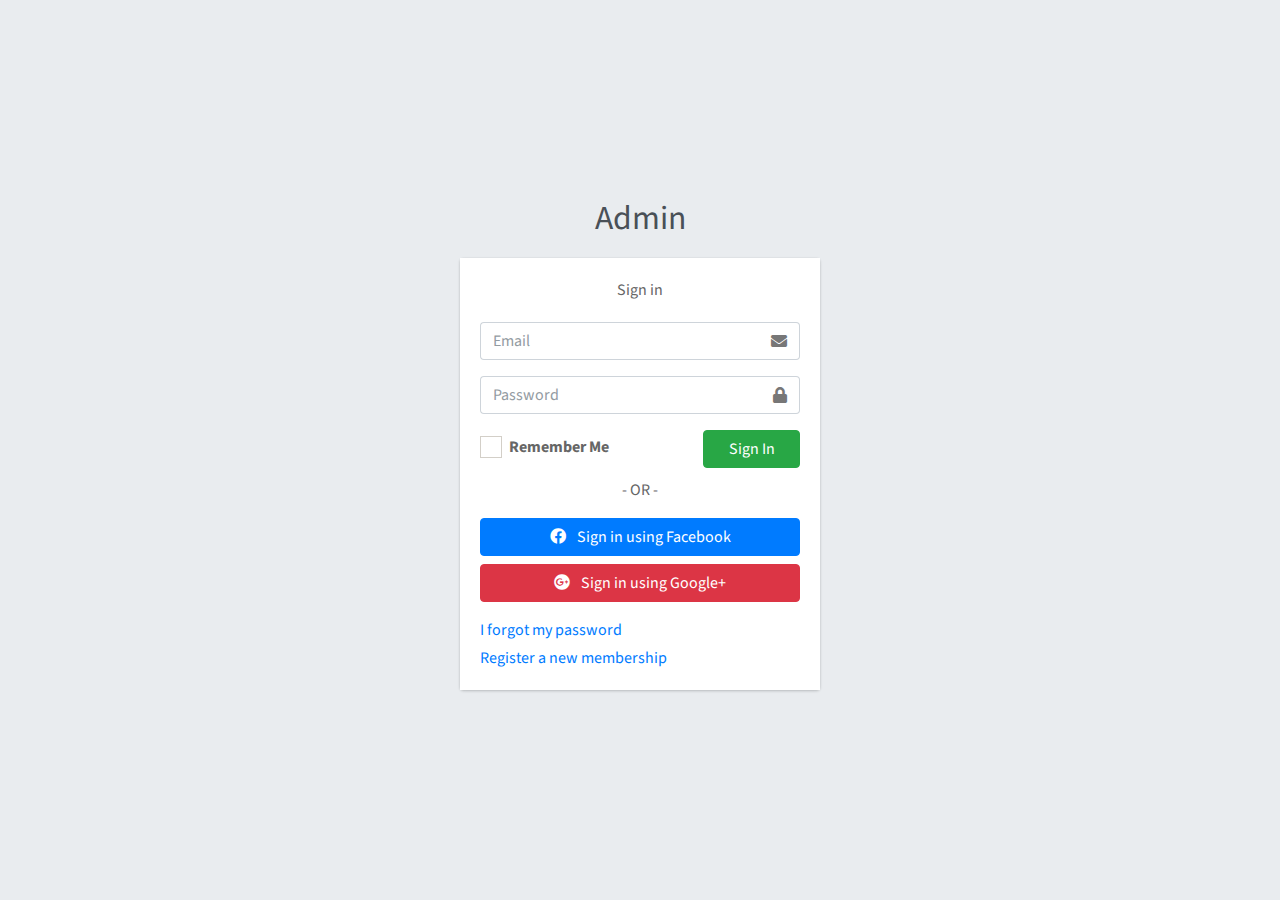
==== public/index.html @ d4c9299f "enter" ====
<!DOCTYPE html>
<html lang="en">

<head>
  <meta charset="utf-8">
  <meta name="viewport" content="width=device-width, initial-scale=1">
  <title>Suttida Log in</title>

  <!-- Google Font: Source Sans Pro -->
  <link rel="stylesheet"
    href="https://fonts.googleapis.com/css?family=Source+Sans+Pro:300,400,400i,700&display=fallback">
  <!-- Font Awesome -->
  <link rel="stylesheet" href="plugins/fontawesome-free/css/all.min.css">
  <!-- icheck bootstrap -->
  <link rel="stylesheet" href="plugins/icheck-bootstrap/icheck-bootstrap.min.css">
  <!-- Theme style -->
  <link rel="stylesheet" href="css/adminlte.min.css">
</head>

<body class="hold-transition login-page">
  <div class="login-box ">
    <div class="login-logo">
      <a href="#"><b>Admin</b></a>
    </div>
    <!-- /.login-logo -->
    <div class="card">
      <div class="card-body login-card-body">
        <p class="login-box-msg">Sign in</p>        

        <form action="../../index3.html" method="post">
          <div class="input-group mb-3">
            <input type="email" class="form-control" placeholder="Email">
            <div class="input-group-append">
              <div class="input-group-text">
                <span class="fas fa-envelope"></span>
              </div>
            </div>
          </div>
          <div class="input-group mb-3">
            <input type="password" class="form-control" placeholder="Password">
            <div class="input-group-append">
              <div class="input-group-text">
                <span class="fas fa-lock"></span>
              </div>
            </div>
          </div>
          <div class="row">
            <div class="col-8">
              <div class="icheck-primary">
                <input type="checkbox" id="remember">
                <label for="remember">
                  Remember Me
                </label>
              </div>
            </div>
            <!-- /.col -->
            <div class="col-4">                 
              <a href="dashboard.html" class="btn btn-block btn-success"> Sign In</a>
            </div>
            <!-- /.col -->
          </div>
        </form>

        <div class="social-auth-links text-center mb-3">
          <p>- OR -</p>
          <a href="#" class="btn btn-block btn-primary">
            <i class="fab fa-facebook mr-2"></i> Sign in using Facebook
          </a>
          <a href="#" class="btn btn-block btn-danger">
            <i class="fab fa-google-plus mr-2"></i> Sign in using Google+
          </a>
        </div>
        <!-- /.social-auth-links -->

        <p class="mb-1">
          <a href="forgot-password.html">I forgot my password</a>
        </p>
        <p class="mb-0">
          <a href="register.html" class="text-center">Register a new membership</a>
        </p>
      </div>
      <!-- /.login-card-body -->
    </div>
  </div>
  <!-- /.login-box -->

  <!-- jQuery -->
  <script src="plugins/jquery/jquery.min.js"></script>
  <!-- Bootstrap 4 -->
  <script src="plugins/bootstrap/js/bootstrap.bundle.min.js"></script>
  <!-- AdminLTE App -->
  <script src="js/adminlte.min.js"></script>
</body>

</html>
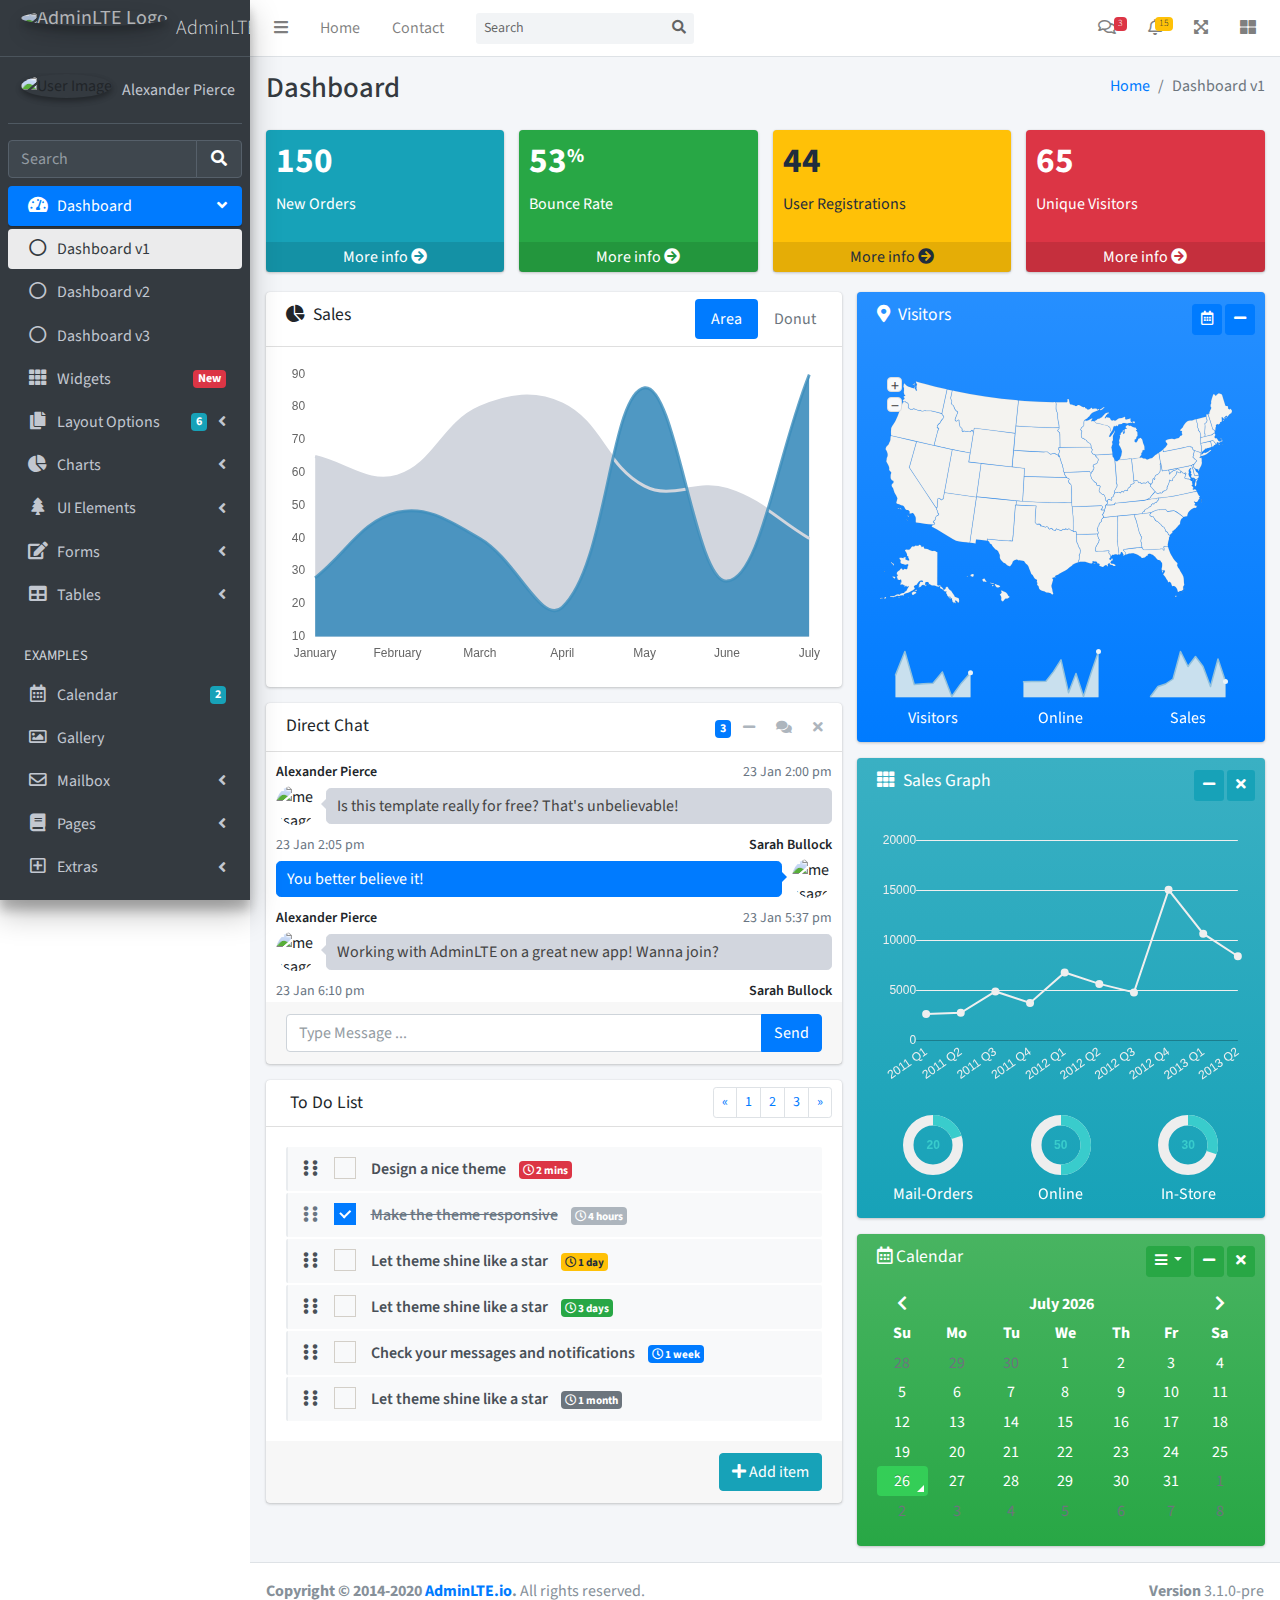
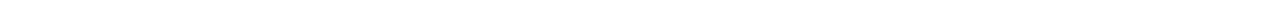
==== commit 50f18109: "enter" ====
--- a/public/index.html
+++ b/public/index.html
@@ -4,92 +4,1393 @@
 <head>
   <meta charset="utf-8">
   <meta name="viewport" content="width=device-width, initial-scale=1">
-  <title>Suttida Log in</title>
+  <title>AdminLTE 3 | Dashboard</title>
 
   <!-- Google Font: Source Sans Pro -->
   <link rel="stylesheet"
     href="https://fonts.googleapis.com/css?family=Source+Sans+Pro:300,400,400i,700&display=fallback">
   <!-- Font Awesome -->
   <link rel="stylesheet" href="plugins/fontawesome-free/css/all.min.css">
-  <!-- icheck bootstrap -->
+  <!-- Ionicons -->
+  <link rel="stylesheet" href="https://code.ionicframework.com/ionicons/2.0.1/css/ionicons.min.css">
+  <!-- Tempusdominus Bootstrap 4 -->
+  <link rel="stylesheet" href="plugins/tempusdominus-bootstrap-4/css/tempusdominus-bootstrap-4.min.css">
+  <!-- iCheck -->
   <link rel="stylesheet" href="plugins/icheck-bootstrap/icheck-bootstrap.min.css">
+  <!-- JQVMap -->
+  <link rel="stylesheet" href="plugins/jqvmap/jqvmap.min.css">
   <!-- Theme style -->
   <link rel="stylesheet" href="css/adminlte.min.css">
+  <!-- overlayScrollbars -->
+  <link rel="stylesheet" href="plugins/overlayScrollbars/css/OverlayScrollbars.min.css">
+  <!-- Daterange picker -->
+  <link rel="stylesheet" href="plugins/daterangepicker/daterangepicker.css">
+  <!-- summernote -->
+  <link rel="stylesheet" href="plugins/summernote/summernote-bs4.min.css">
 </head>
 
-<body class="hold-transition login-page">
-  <div class="login-box ">
-    <div class="login-logo">
-      <a href="#"><b>Admin</b></a>
-    </div>
-    <!-- /.login-logo -->
-    <div class="card">
-      <div class="card-body login-card-body">
-        <p class="login-box-msg">Sign in</p>        
-
-        <form action="../../index3.html" method="post">
-          <div class="input-group mb-3">
-            <input type="email" class="form-control" placeholder="Email">
+<body class="hold-transition sidebar-mini layout-fixed">
+  <div class="wrapper">
+
+    <!-- Navbar -->
+    <nav class="main-header navbar navbar-expand navbar-white navbar-light">
+      <!-- Left navbar links -->
+      <ul class="navbar-nav">
+        <li class="nav-item">
+          <a class="nav-link" data-widget="pushmenu" href="#" role="button"><i class="fas fa-bars"></i></a>
+        </li>
+        <li class="nav-item d-none d-sm-inline-block">
+          <a href="index3.html" class="nav-link">Home</a>
+        </li>
+        <li class="nav-item d-none d-sm-inline-block">
+          <a href="#" class="nav-link">Contact</a>
+        </li>
+      </ul>
+
+      <!-- SEARCH FORM -->
+      <form class="form-inline ml-3">
+        <div class="input-group input-group-sm">
+          <input class="form-control form-control-navbar" type="search" placeholder="Search" aria-label="Search">
+          <div class="input-group-append">
+            <button class="btn btn-navbar" type="submit">
+              <i class="fas fa-search"></i>
+            </button>
+          </div>
+        </div>
+      </form>
+
+      <!-- Right navbar links -->
+      <ul class="navbar-nav ml-auto">
+        <!-- Messages Dropdown Menu -->
+        <li class="nav-item dropdown">
+          <a class="nav-link" data-toggle="dropdown" href="#">
+            <i class="far fa-comments"></i>
+            <span class="badge badge-danger navbar-badge">3</span>
+          </a>
+          <div class="dropdown-menu dropdown-menu-lg dropdown-menu-right">
+            <a href="#" class="dropdown-item">
+              <!-- Message Start -->
+              <div class="media">
+                <img src="dist/img/user1-128x128.jpg" alt="User Avatar" class="img-size-50 mr-3 img-circle">
+                <div class="media-body">
+                  <h3 class="dropdown-item-title">
+                    Brad Diesel
+                    <span class="float-right text-sm text-danger"><i class="fas fa-star"></i></span>
+                  </h3>
+                  <p class="text-sm">Call me whenever you can...</p>
+                  <p class="text-sm text-muted"><i class="far fa-clock mr-1"></i> 4 Hours Ago</p>
+                </div>
+              </div>
+              <!-- Message End -->
+            </a>
+            <div class="dropdown-divider"></div>
+            <a href="#" class="dropdown-item">
+              <!-- Message Start -->
+              <div class="media">
+                <img src="dist/img/user8-128x128.jpg" alt="User Avatar" class="img-size-50 img-circle mr-3">
+                <div class="media-body">
+                  <h3 class="dropdown-item-title">
+                    John Pierce
+                    <span class="float-right text-sm text-muted"><i class="fas fa-star"></i></span>
+                  </h3>
+                  <p class="text-sm">I got your message bro</p>
+                  <p class="text-sm text-muted"><i class="far fa-clock mr-1"></i> 4 Hours Ago</p>
+                </div>
+              </div>
+              <!-- Message End -->
+            </a>
+            <div class="dropdown-divider"></div>
+            <a href="#" class="dropdown-item">
+              <!-- Message Start -->
+              <div class="media">
+                <img src="dist/img/user3-128x128.jpg" alt="User Avatar" class="img-size-50 img-circle mr-3">
+                <div class="media-body">
+                  <h3 class="dropdown-item-title">
+                    Nora Silvester
+                    <span class="float-right text-sm text-warning"><i class="fas fa-star"></i></span>
+                  </h3>
+                  <p class="text-sm">The subject goes here</p>
+                  <p class="text-sm text-muted"><i class="far fa-clock mr-1"></i> 4 Hours Ago</p>
+                </div>
+              </div>
+              <!-- Message End -->
+            </a>
+            <div class="dropdown-divider"></div>
+            <a href="#" class="dropdown-item dropdown-footer">See All Messages</a>
+          </div>
+        </li>
+        <!-- Notifications Dropdown Menu -->
+        <li class="nav-item dropdown">
+          <a class="nav-link" data-toggle="dropdown" href="#">
+            <i class="far fa-bell"></i>
+            <span class="badge badge-warning navbar-badge">15</span>
+          </a>
+          <div class="dropdown-menu dropdown-menu-lg dropdown-menu-right">
+            <span class="dropdown-item dropdown-header">15 Notifications</span>
+            <div class="dropdown-divider"></div>
+            <a href="#" class="dropdown-item">
+              <i class="fas fa-envelope mr-2"></i> 4 new messages
+              <span class="float-right text-muted text-sm">3 mins</span>
+            </a>
+            <div class="dropdown-divider"></div>
+            <a href="#" class="dropdown-item">
+              <i class="fas fa-users mr-2"></i> 8 friend requests
+              <span class="float-right text-muted text-sm">12 hours</span>
+            </a>
+            <div class="dropdown-divider"></div>
+            <a href="#" class="dropdown-item">
+              <i class="fas fa-file mr-2"></i> 3 new reports
+              <span class="float-right text-muted text-sm">2 days</span>
+            </a>
+            <div class="dropdown-divider"></div>
+            <a href="#" class="dropdown-item dropdown-footer">See All Notifications</a>
+          </div>
+        </li>
+        <li class="nav-item">
+          <a class="nav-link" data-widget="fullscreen" href="#" role="button">
+            <i class="fas fa-expand-arrows-alt"></i>
+          </a>
+        </li>
+        <li class="nav-item">
+          <a class="nav-link" data-widget="control-sidebar" data-slide="true" href="#" role="button">
+            <i class="fas fa-th-large"></i>
+          </a>
+        </li>
+      </ul>
+    </nav>
+    <!-- /.navbar -->
+
+    <!-- Main Sidebar Container -->
+    <aside class="main-sidebar sidebar-dark-primary elevation-4">
+      <!-- Brand Logo -->
+      <a href="index.html" class="brand-link">
+        <img src="dist/img/AdminLTELogo.png" alt="AdminLTE Logo" class="brand-image img-circle elevation-3"
+          style="opacity: .8">
+        <span class="brand-text font-weight-light">AdminLTE 3</span>
+      </a>
+
+      <!-- Sidebar -->
+      <div class="sidebar">
+        <!-- Sidebar user panel (optional) -->
+        <div class="user-panel mt-3 pb-3 mb-3 d-flex">
+          <div class="image">
+            <img src="dist/img/user2-160x160.jpg" class="img-circle elevation-2" alt="User Image">
+          </div>
+          <div class="info">
+            <a href="#" class="d-block">Alexander Pierce</a>
+          </div>
+        </div>
+
+        <!-- SidebarSearch Form -->
+        <div class="form-inline">
+          <div class="input-group" data-widget="sidebar-search">
+            <input class="form-control form-control-sidebar" type="search" placeholder="Search" aria-label="Search">
             <div class="input-group-append">
-              <div class="input-group-text">
-                <span class="fas fa-envelope"></span>
+              <button class="btn btn-sidebar">
+                <i class="fas fa-search fa-fw"></i>
+              </button>
+            </div>
+          </div>
+        </div>
+
+        <!-- Sidebar Menu -->
+        <nav class="mt-2">
+          <ul class="nav nav-pills nav-sidebar flex-column" data-widget="treeview" role="menu" data-accordion="false">
+            <!-- Add icons to the links using the .nav-icon class
+               with font-awesome or any other icon font library -->
+            <li class="nav-item menu-open">
+              <a href="#" class="nav-link active">
+                <i class="nav-icon fas fa-tachometer-alt"></i>
+                <p>
+                  Dashboard
+                  <i class="right fas fa-angle-left"></i>
+                </p>
+              </a>
+              <ul class="nav nav-treeview">
+                <li class="nav-item">
+                  <a href="./index.html" class="nav-link active">
+                    <i class="far fa-circle nav-icon"></i>
+                    <p>Dashboard v1</p>
+                  </a>
+                </li>
+                <li class="nav-item">
+                  <a href="./index2.html" class="nav-link">
+                    <i class="far fa-circle nav-icon"></i>
+                    <p>Dashboard v2</p>
+                  </a>
+                </li>
+                <li class="nav-item">
+                  <a href="./index3.html" class="nav-link">
+                    <i class="far fa-circle nav-icon"></i>
+                    <p>Dashboard v3</p>
+                  </a>
+                </li>
+              </ul>
+            </li>
+            <li class="nav-item">
+              <a href="pages/widgets.html" class="nav-link">
+                <i class="nav-icon fas fa-th"></i>
+                <p>
+                  Widgets
+                  <span class="right badge badge-danger">New</span>
+                </p>
+              </a>
+            </li>
+            <li class="nav-item">
+              <a href="#" class="nav-link">
+                <i class="nav-icon fas fa-copy"></i>
+                <p>
+                  Layout Options
+                  <i class="fas fa-angle-left right"></i>
+                  <span class="badge badge-info right">6</span>
+                </p>
+              </a>
+              <ul class="nav nav-treeview">
+                <li class="nav-item">
+                  <a href="pages/layout/top-nav.html" class="nav-link">
+                    <i class="far fa-circle nav-icon"></i>
+                    <p>Top Navigation</p>
+                  </a>
+                </li>
+                <li class="nav-item">
+                  <a href="pages/layout/top-nav-sidebar.html" class="nav-link">
+                    <i class="far fa-circle nav-icon"></i>
+                    <p>Top Navigation + Sidebar</p>
+                  </a>
+                </li>
+                <li class="nav-item">
+                  <a href="pages/layout/boxed.html" class="nav-link">
+                    <i class="far fa-circle nav-icon"></i>
+                    <p>Boxed</p>
+                  </a>
+                </li>
+                <li class="nav-item">
+                  <a href="pages/layout/fixed-sidebar.html" class="nav-link">
+                    <i class="far fa-circle nav-icon"></i>
+                    <p>Fixed Sidebar</p>
+                  </a>
+                </li>
+                <li class="nav-item">
+                  <a href="pages/layout/fixed-sidebar-custom.html" class="nav-link">
+                    <i class="far fa-circle nav-icon"></i>
+                    <p>Fixed Sidebar <small>+ Custom Area</small></p>
+                  </a>
+                </li>
+                <li class="nav-item">
+                  <a href="pages/layout/fixed-topnav.html" class="nav-link">
+                    <i class="far fa-circle nav-icon"></i>
+                    <p>Fixed Navbar</p>
+                  </a>
+                </li>
+                <li class="nav-item">
+                  <a href="pages/layout/fixed-footer.html" class="nav-link">
+                    <i class="far fa-circle nav-icon"></i>
+                    <p>Fixed Footer</p>
+                  </a>
+                </li>
+                <li class="nav-item">
+                  <a href="pages/layout/collapsed-sidebar.html" class="nav-link">
+                    <i class="far fa-circle nav-icon"></i>
+                    <p>Collapsed Sidebar</p>
+                  </a>
+                </li>
+              </ul>
+            </li>
+            <li class="nav-item">
+              <a href="#" class="nav-link">
+                <i class="nav-icon fas fa-chart-pie"></i>
+                <p>
+                  Charts
+                  <i class="right fas fa-angle-left"></i>
+                </p>
+              </a>
+              <ul class="nav nav-treeview">
+                <li class="nav-item">
+                  <a href="pages/charts/chartjs.html" class="nav-link">
+                    <i class="far fa-circle nav-icon"></i>
+                    <p>ChartJS</p>
+                  </a>
+                </li>
+                <li class="nav-item">
+                  <a href="pages/charts/flot.html" class="nav-link">
+                    <i class="far fa-circle nav-icon"></i>
+                    <p>Flot</p>
+                  </a>
+                </li>
+                <li class="nav-item">
+                  <a href="pages/charts/inline.html" class="nav-link">
+                    <i class="far fa-circle nav-icon"></i>
+                    <p>Inline</p>
+                  </a>
+                </li>
+              </ul>
+            </li>
+            <li class="nav-item">
+              <a href="#" class="nav-link">
+                <i class="nav-icon fas fa-tree"></i>
+                <p>
+                  UI Elements
+                  <i class="fas fa-angle-left right"></i>
+                </p>
+              </a>
+              <ul class="nav nav-treeview">
+                <li class="nav-item">
+                  <a href="pages/UI/general.html" class="nav-link">
+                    <i class="far fa-circle nav-icon"></i>
+                    <p>General</p>
+                  </a>
+                </li>
+                <li class="nav-item">
+                  <a href="pages/UI/icons.html" class="nav-link">
+                    <i class="far fa-circle nav-icon"></i>
+                    <p>Icons</p>
+                  </a>
+                </li>
+                <li class="nav-item">
+                  <a href="pages/UI/buttons.html" class="nav-link">
+                    <i class="far fa-circle nav-icon"></i>
+                    <p>Buttons</p>
+                  </a>
+                </li>
+                <li class="nav-item">
+                  <a href="pages/UI/sliders.html" class="nav-link">
+                    <i class="far fa-circle nav-icon"></i>
+                    <p>Sliders</p>
+                  </a>
+                </li>
+                <li class="nav-item">
+                  <a href="pages/UI/modals.html" class="nav-link">
+                    <i class="far fa-circle nav-icon"></i>
+                    <p>Modals & Alerts</p>
+                  </a>
+                </li>
+                <li class="nav-item">
+                  <a href="pages/UI/navbar.html" class="nav-link">
+                    <i class="far fa-circle nav-icon"></i>
+                    <p>Navbar & Tabs</p>
+                  </a>
+                </li>
+                <li class="nav-item">
+                  <a href="pages/UI/timeline.html" class="nav-link">
+                    <i class="far fa-circle nav-icon"></i>
+                    <p>Timeline</p>
+                  </a>
+                </li>
+                <li class="nav-item">
+                  <a href="pages/UI/ribbons.html" class="nav-link">
+                    <i class="far fa-circle nav-icon"></i>
+                    <p>Ribbons</p>
+                  </a>
+                </li>
+              </ul>
+            </li>
+            <li class="nav-item">
+              <a href="#" class="nav-link">
+                <i class="nav-icon fas fa-edit"></i>
+                <p>
+                  Forms
+                  <i class="fas fa-angle-left right"></i>
+                </p>
+              </a>
+              <ul class="nav nav-treeview">
+                <li class="nav-item">
+                  <a href="pages/forms/general.html" class="nav-link">
+                    <i class="far fa-circle nav-icon"></i>
+                    <p>General Elements</p>
+                  </a>
+                </li>
+                <li class="nav-item">
+                  <a href="pages/forms/advanced.html" class="nav-link">
+                    <i class="far fa-circle nav-icon"></i>
+                    <p>Advanced Elements</p>
+                  </a>
+                </li>
+                <li class="nav-item">
+                  <a href="pages/forms/editors.html" class="nav-link">
+                    <i class="far fa-circle nav-icon"></i>
+                    <p>Editors</p>
+                  </a>
+                </li>
+                <li class="nav-item">
+                  <a href="pages/forms/validation.html" class="nav-link">
+                    <i class="far fa-circle nav-icon"></i>
+                    <p>Validation</p>
+                  </a>
+                </li>
+              </ul>
+            </li>
+            <li class="nav-item">
+              <a href="#" class="nav-link">
+                <i class="nav-icon fas fa-table"></i>
+                <p>
+                  Tables
+                  <i class="fas fa-angle-left right"></i>
+                </p>
+              </a>
+              <ul class="nav nav-treeview">
+                <li class="nav-item">
+                  <a href="pages/tables/simple.html" class="nav-link">
+                    <i class="far fa-circle nav-icon"></i>
+                    <p>Simple Tables</p>
+                  </a>
+                </li>
+                <li class="nav-item">
+                  <a href="pages/tables/data.html" class="nav-link">
+                    <i class="far fa-circle nav-icon"></i>
+                    <p>DataTables</p>
+                  </a>
+                </li>
+                <li class="nav-item">
+                  <a href="pages/tables/jsgrid.html" class="nav-link">
+                    <i class="far fa-circle nav-icon"></i>
+                    <p>jsGrid</p>
+                  </a>
+                </li>
+              </ul>
+            </li>
+            <li class="nav-header">EXAMPLES</li>
+            <li class="nav-item">
+              <a href="pages/calendar.html" class="nav-link">
+                <i class="nav-icon far fa-calendar-alt"></i>
+                <p>
+                  Calendar
+                  <span class="badge badge-info right">2</span>
+                </p>
+              </a>
+            </li>
+            <li class="nav-item">
+              <a href="pages/gallery.html" class="nav-link">
+                <i class="nav-icon far fa-image"></i>
+                <p>
+                  Gallery
+                </p>
+              </a>
+            </li>
+            <li class="nav-item">
+              <a href="#" class="nav-link">
+                <i class="nav-icon far fa-envelope"></i>
+                <p>
+                  Mailbox
+                  <i class="fas fa-angle-left right"></i>
+                </p>
+              </a>
+              <ul class="nav nav-treeview">
+                <li class="nav-item">
+                  <a href="pages/mailbox/mailbox.html" class="nav-link">
+                    <i class="far fa-circle nav-icon"></i>
+                    <p>Inbox</p>
+                  </a>
+                </li>
+                <li class="nav-item">
+                  <a href="pages/mailbox/compose.html" class="nav-link">
+                    <i class="far fa-circle nav-icon"></i>
+                    <p>Compose</p>
+                  </a>
+                </li>
+                <li class="nav-item">
+                  <a href="pages/mailbox/read-mail.html" class="nav-link">
+                    <i class="far fa-circle nav-icon"></i>
+                    <p>Read</p>
+                  </a>
+                </li>
+              </ul>
+            </li>
+            <li class="nav-item">
+              <a href="#" class="nav-link">
+                <i class="nav-icon fas fa-book"></i>
+                <p>
+                  Pages
+                  <i class="fas fa-angle-left right"></i>
+                </p>
+              </a>
+              <ul class="nav nav-treeview">
+                <li class="nav-item">
+                  <a href="pages/examples/invoice.html" class="nav-link">
+                    <i class="far fa-circle nav-icon"></i>
+                    <p>Invoice</p>
+                  </a>
+                </li>
+                <li class="nav-item">
+                  <a href="pages/examples/profile.html" class="nav-link">
+                    <i class="far fa-circle nav-icon"></i>
+                    <p>Profile</p>
+                  </a>
+                </li>
+                <li class="nav-item">
+                  <a href="pages/examples/e-commerce.html" class="nav-link">
+                    <i class="far fa-circle nav-icon"></i>
+                    <p>E-commerce</p>
+                  </a>
+                </li>
+                <li class="nav-item">
+                  <a href="pages/examples/projects.html" class="nav-link">
+                    <i class="far fa-circle nav-icon"></i>
+                    <p>Projects</p>
+                  </a>
+                </li>
+                <li class="nav-item">
+                  <a href="pages/examples/project-add.html" class="nav-link">
+                    <i class="far fa-circle nav-icon"></i>
+                    <p>Project Add</p>
+                  </a>
+                </li>
+                <li class="nav-item">
+                  <a href="pages/examples/project-edit.html" class="nav-link">
+                    <i class="far fa-circle nav-icon"></i>
+                    <p>Project Edit</p>
+                  </a>
+                </li>
+                <li class="nav-item">
+                  <a href="pages/examples/project-detail.html" class="nav-link">
+                    <i class="far fa-circle nav-icon"></i>
+                    <p>Project Detail</p>
+                  </a>
+                </li>
+                <li class="nav-item">
+                  <a href="pages/examples/contacts.html" class="nav-link">
+                    <i class="far fa-circle nav-icon"></i>
+                    <p>Contacts</p>
+                  </a>
+                </li>
+              </ul>
+            </li>
+            <li class="nav-item">
+              <a href="#" class="nav-link">
+                <i class="nav-icon far fa-plus-square"></i>
+                <p>
+                  Extras
+                  <i class="fas fa-angle-left right"></i>
+                </p>
+              </a>
+              <ul class="nav nav-treeview">
+                <li class="nav-item">
+                  <a href="pages/examples/login.html" class="nav-link">
+                    <i class="far fa-circle nav-icon"></i>
+                    <p>Login</p>
+                  </a>
+                </li>
+                <li class="nav-item">
+                  <a href="pages/examples/register.html" class="nav-link">
+                    <i class="far fa-circle nav-icon"></i>
+                    <p>Register</p>
+                  </a>
+                </li>
+                <li class="nav-item">
+                  <a href="pages/examples/forgot-password.html" class="nav-link">
+                    <i class="far fa-circle nav-icon"></i>
+                    <p>Forgot Password</p>
+                  </a>
+                </li>
+                <li class="nav-item">
+                  <a href="pages/examples/recover-password.html" class="nav-link">
+                    <i class="far fa-circle nav-icon"></i>
+                    <p>Recover Password</p>
+                  </a>
+                </li>
+                <li class="nav-item">
+                  <a href="pages/examples/lockscreen.html" class="nav-link">
+                    <i class="far fa-circle nav-icon"></i>
+                    <p>Lockscreen</p>
+                  </a>
+                </li>
+                <li class="nav-item">
+                  <a href="pages/examples/legacy-user-menu.html" class="nav-link">
+                    <i class="far fa-circle nav-icon"></i>
+                    <p>Legacy User Menu</p>
+                  </a>
+                </li>
+                <li class="nav-item">
+                  <a href="pages/examples/language-menu.html" class="nav-link">
+                    <i class="far fa-circle nav-icon"></i>
+                    <p>Language Menu</p>
+                  </a>
+                </li>
+                <li class="nav-item">
+                  <a href="pages/examples/404.html" class="nav-link">
+                    <i class="far fa-circle nav-icon"></i>
+                    <p>Error 404</p>
+                  </a>
+                </li>
+                <li class="nav-item">
+                  <a href="pages/examples/500.html" class="nav-link">
+                    <i class="far fa-circle nav-icon"></i>
+                    <p>Error 500</p>
+                  </a>
+                </li>
+                <li class="nav-item">
+                  <a href="pages/examples/pace.html" class="nav-link">
+                    <i class="far fa-circle nav-icon"></i>
+                    <p>Pace</p>
+                  </a>
+                </li>
+                <li class="nav-item">
+                  <a href="pages/examples/blank.html" class="nav-link">
+                    <i class="far fa-circle nav-icon"></i>
+                    <p>Blank Page</p>
+                  </a>
+                </li>
+                <li class="nav-item">
+                  <a href="dashboard.html" class="nav-link">
+                    <i class="far fa-circle nav-icon"></i>
+                    <p>Starter Page</p>
+                  </a>
+                </li>
+              </ul>
+            </li>
+            <li class="nav-header">MISCELLANEOUS</li>
+            <li class="nav-item">
+              <a href="https://adminlte.io/docs/3.0/" class="nav-link">
+                <i class="nav-icon fas fa-file"></i>
+                <p>Documentation</p>
+              </a>
+            </li>
+            <li class="nav-header">MULTI LEVEL EXAMPLE</li>
+            <li class="nav-item">
+              <a href="#" class="nav-link">
+                <i class="fas fa-circle nav-icon"></i>
+                <p>Level 1</p>
+              </a>
+            </li>
+            <li class="nav-item">
+              <a href="#" class="nav-link">
+                <i class="nav-icon fas fa-circle"></i>
+                <p>
+                  Level 1
+                  <i class="right fas fa-angle-left"></i>
+                </p>
+              </a>
+              <ul class="nav nav-treeview">
+                <li class="nav-item">
+                  <a href="#" class="nav-link">
+                    <i class="far fa-circle nav-icon"></i>
+                    <p>Level 2</p>
+                  </a>
+                </li>
+                <li class="nav-item">
+                  <a href="#" class="nav-link">
+                    <i class="far fa-circle nav-icon"></i>
+                    <p>
+                      Level 2
+                      <i class="right fas fa-angle-left"></i>
+                    </p>
+                  </a>
+                  <ul class="nav nav-treeview">
+                    <li class="nav-item">
+                      <a href="#" class="nav-link">
+                        <i class="far fa-dot-circle nav-icon"></i>
+                        <p>Level 3</p>
+                      </a>
+                    </li>
+                    <li class="nav-item">
+                      <a href="#" class="nav-link">
+                        <i class="far fa-dot-circle nav-icon"></i>
+                        <p>Level 3</p>
+                      </a>
+                    </li>
+                    <li class="nav-item">
+                      <a href="#" class="nav-link">
+                        <i class="far fa-dot-circle nav-icon"></i>
+                        <p>Level 3</p>
+                      </a>
+                    </li>
+                  </ul>
+                </li>
+                <li class="nav-item">
+                  <a href="#" class="nav-link">
+                    <i class="far fa-circle nav-icon"></i>
+                    <p>Level 2</p>
+                  </a>
+                </li>
+              </ul>
+            </li>
+            <li class="nav-item">
+              <a href="#" class="nav-link">
+                <i class="fas fa-circle nav-icon"></i>
+                <p>Level 1</p>
+              </a>
+            </li>
+            <li class="nav-header">LABELS</li>
+            <li class="nav-item">
+              <a href="#" class="nav-link">
+                <i class="nav-icon far fa-circle text-danger"></i>
+                <p class="text">Important</p>
+              </a>
+            </li>
+            <li class="nav-item">
+              <a href="#" class="nav-link">
+                <i class="nav-icon far fa-circle text-warning"></i>
+                <p>Warning</p>
+              </a>
+            </li>
+            <li class="nav-item">
+              <a href="#" class="nav-link">
+                <i class="nav-icon far fa-circle text-info"></i>
+                <p>Informational</p>
+              </a>
+            </li>
+          </ul>
+        </nav>
+        <!-- /.sidebar-menu -->
+      </div>
+      <!-- /.sidebar -->
+    </aside>
+
+    <!-- Content Wrapper. Contains page content -->
+    <div class="content-wrapper">
+      <!-- Content Header (Page header) -->
+      <div class="content-header">
+        <div class="container-fluid">
+          <div class="row mb-2">
+            <div class="col-sm-6">
+              <h1 class="m-0 text-dark">Dashboard</h1>
+            </div><!-- /.col -->
+            <div class="col-sm-6">
+              <ol class="breadcrumb float-sm-right">
+                <li class="breadcrumb-item"><a href="#">Home</a></li>
+                <li class="breadcrumb-item active">Dashboard v1</li>
+              </ol>
+            </div><!-- /.col -->
+          </div><!-- /.row -->
+        </div><!-- /.container-fluid -->
+      </div>
+      <!-- /.content-header -->
+
+      <!-- Main content -->
+      <section class="content">
+        <div class="container-fluid">
+          <!-- Small boxes (Stat box) -->
+          <div class="row">
+            <div class="col-lg-3 col-6">
+              <!-- small box -->
+              <div class="small-box bg-info">
+                <div class="inner">
+                  <h3>150</h3>
+
+                  <p>New Orders</p>
+                </div>
+                <div class="icon">
+                  <i class="ion ion-bag"></i>
+                </div>
+                <a href="#" class="small-box-footer">More info <i class="fas fa-arrow-circle-right"></i></a>
               </div>
             </div>
-          </div>
-          <div class="input-group mb-3">
-            <input type="password" class="form-control" placeholder="Password">
-            <div class="input-group-append">
-              <div class="input-group-text">
-                <span class="fas fa-lock"></span>
+            <!-- ./col -->
+            <div class="col-lg-3 col-6">
+              <!-- small box -->
+              <div class="small-box bg-success">
+                <div class="inner">
+                  <h3>53<sup style="font-size: 20px">%</sup></h3>
+
+                  <p>Bounce Rate</p>
+                </div>
+                <div class="icon">
+                  <i class="ion ion-stats-bars"></i>
+                </div>
+                <a href="#" class="small-box-footer">More info <i class="fas fa-arrow-circle-right"></i></a>
               </div>
             </div>
-          </div>
-          <div class="row">
-            <div class="col-8">
-              <div class="icheck-primary">
-                <input type="checkbox" id="remember">
-                <label for="remember">
-                  Remember Me
-                </label>
+            <!-- ./col -->
+            <div class="col-lg-3 col-6">
+              <!-- small box -->
+              <div class="small-box bg-warning">
+                <div class="inner">
+                  <h3>44</h3>
+
+                  <p>User Registrations</p>
+                </div>
+                <div class="icon">
+                  <i class="ion ion-person-add"></i>
+                </div>
+                <a href="#" class="small-box-footer">More info <i class="fas fa-arrow-circle-right"></i></a>
               </div>
             </div>
-            <!-- /.col -->
-            <div class="col-4">                 
-              <a href="dashboard.html" class="btn btn-block btn-success"> Sign In</a>
+            <!-- ./col -->
+            <div class="col-lg-3 col-6">
+              <!-- small box -->
+              <div class="small-box bg-danger">
+                <div class="inner">
+                  <h3>65</h3>
+
+                  <p>Unique Visitors</p>
+                </div>
+                <div class="icon">
+                  <i class="ion ion-pie-graph"></i>
+                </div>
+                <a href="#" class="small-box-footer">More info <i class="fas fa-arrow-circle-right"></i></a>
+              </div>
             </div>
-            <!-- /.col -->
+            <!-- ./col -->
           </div>
-        </form>
-
-        <div class="social-auth-links text-center mb-3">
-          <p>- OR -</p>
-          <a href="#" class="btn btn-block btn-primary">
-            <i class="fab fa-facebook mr-2"></i> Sign in using Facebook
-          </a>
-          <a href="#" class="btn btn-block btn-danger">
-            <i class="fab fa-google-plus mr-2"></i> Sign in using Google+
-          </a>
-        </div>
-        <!-- /.social-auth-links -->
-
-        <p class="mb-1">
-          <a href="forgot-password.html">I forgot my password</a>
-        </p>
-        <p class="mb-0">
-          <a href="register.html" class="text-center">Register a new membership</a>
-        </p>
+          <!-- /.row -->
+          <!-- Main row -->
+          <div class="row">
+            <!-- Left col -->
+            <section class="col-lg-7 connectedSortable">
+              <!-- Custom tabs (Charts with tabs)-->
+              <div class="card">
+                <div class="card-header">
+                  <h3 class="card-title">
+                    <i class="fas fa-chart-pie mr-1"></i>
+                    Sales
+                  </h3>
+                  <div class="card-tools">
+                    <ul class="nav nav-pills ml-auto">
+                      <li class="nav-item">
+                        <a class="nav-link active" href="#revenue-chart" data-toggle="tab">Area</a>
+                      </li>
+                      <li class="nav-item">
+                        <a class="nav-link" href="#sales-chart" data-toggle="tab">Donut</a>
+                      </li>
+                    </ul>
+                  </div>
+                </div><!-- /.card-header -->
+                <div class="card-body">
+                  <div class="tab-content p-0">
+                    <!-- Morris chart - Sales -->
+                    <div class="chart tab-pane active" id="revenue-chart" style="position: relative; height: 300px;">
+                      <canvas id="revenue-chart-canvas" height="300" style="height: 300px;"></canvas>
+                    </div>
+                    <div class="chart tab-pane" id="sales-chart" style="position: relative; height: 300px;">
+                      <canvas id="sales-chart-canvas" height="300" style="height: 300px;"></canvas>
+                    </div>
+                  </div>
+                </div><!-- /.card-body -->
+              </div>
+              <!-- /.card -->
+
+              <!-- DIRECT CHAT -->
+              <div class="card direct-chat direct-chat-primary">
+                <div class="card-header">
+                  <h3 class="card-title">Direct Chat</h3>
+
+                  <div class="card-tools">
+                    <span title="3 New Messages" class="badge badge-primary">3</span>
+                    <button type="button" class="btn btn-tool" data-card-widget="collapse">
+                      <i class="fas fa-minus"></i>
+                    </button>
+                    <button type="button" class="btn btn-tool" title="Contacts" data-widget="chat-pane-toggle">
+                      <i class="fas fa-comments"></i>
+                    </button>
+                    <button type="button" class="btn btn-tool" data-card-widget="remove">
+                      <i class="fas fa-times"></i>
+                    </button>
+                  </div>
+                </div>
+                <!-- /.card-header -->
+                <div class="card-body">
+                  <!-- Conversations are loaded here -->
+                  <div class="direct-chat-messages">
+                    <!-- Message. Default to the left -->
+                    <div class="direct-chat-msg">
+                      <div class="direct-chat-infos clearfix">
+                        <span class="direct-chat-name float-left">Alexander Pierce</span>
+                        <span class="direct-chat-timestamp float-right">23 Jan 2:00 pm</span>
+                      </div>
+                      <!-- /.direct-chat-infos -->
+                      <img class="direct-chat-img" src="dist/img/user1-128x128.jpg" alt="message user image">
+                      <!-- /.direct-chat-img -->
+                      <div class="direct-chat-text">
+                        Is this template really for free? That's unbelievable!
+                      </div>
+                      <!-- /.direct-chat-text -->
+                    </div>
+                    <!-- /.direct-chat-msg -->
+
+                    <!-- Message to the right -->
+                    <div class="direct-chat-msg right">
+                      <div class="direct-chat-infos clearfix">
+                        <span class="direct-chat-name float-right">Sarah Bullock</span>
+                        <span class="direct-chat-timestamp float-left">23 Jan 2:05 pm</span>
+                      </div>
+                      <!-- /.direct-chat-infos -->
+                      <img class="direct-chat-img" src="dist/img/user3-128x128.jpg" alt="message user image">
+                      <!-- /.direct-chat-img -->
+                      <div class="direct-chat-text">
+                        You better believe it!
+                      </div>
+                      <!-- /.direct-chat-text -->
+                    </div>
+                    <!-- /.direct-chat-msg -->
+
+                    <!-- Message. Default to the left -->
+                    <div class="direct-chat-msg">
+                      <div class="direct-chat-infos clearfix">
+                        <span class="direct-chat-name float-left">Alexander Pierce</span>
+                        <span class="direct-chat-timestamp float-right">23 Jan 5:37 pm</span>
+                      </div>
+                      <!-- /.direct-chat-infos -->
+                      <img class="direct-chat-img" src="dist/img/user1-128x128.jpg" alt="message user image">
+                      <!-- /.direct-chat-img -->
+                      <div class="direct-chat-text">
+                        Working with AdminLTE on a great new app! Wanna join?
+                      </div>
+                      <!-- /.direct-chat-text -->
+                    </div>
+                    <!-- /.direct-chat-msg -->
+
+                    <!-- Message to the right -->
+                    <div class="direct-chat-msg right">
+                      <div class="direct-chat-infos clearfix">
+                        <span class="direct-chat-name float-right">Sarah Bullock</span>
+                        <span class="direct-chat-timestamp float-left">23 Jan 6:10 pm</span>
+                      </div>
+                      <!-- /.direct-chat-infos -->
+                      <img class="direct-chat-img" src="dist/img/user3-128x128.jpg" alt="message user image">
+                      <!-- /.direct-chat-img -->
+                      <div class="direct-chat-text">
+                        I would love to.
+                      </div>
+                      <!-- /.direct-chat-text -->
+                    </div>
+                    <!-- /.direct-chat-msg -->
+
+                  </div>
+                  <!--/.direct-chat-messages-->
+
+                  <!-- Contacts are loaded here -->
+                  <div class="direct-chat-contacts">
+                    <ul class="contacts-list">
+                      <li>
+                        <a href="#">
+                          <img class="contacts-list-img" src="dist/img/user1-128x128.jpg" alt="User Avatar">
+
+                          <div class="contacts-list-info">
+                            <span class="contacts-list-name">
+                              Count Dracula
+                              <small class="contacts-list-date float-right">2/28/2015</small>
+                            </span>
+                            <span class="contacts-list-msg">How have you been? I was...</span>
+                          </div>
+                          <!-- /.contacts-list-info -->
+                        </a>
+                      </li>
+                      <!-- End Contact Item -->
+                      <li>
+                        <a href="#">
+                          <img class="contacts-list-img" src="dist/img/user7-128x128.jpg" alt="User Avatar">
+
+                          <div class="contacts-list-info">
+                            <span class="contacts-list-name">
+                              Sarah Doe
+                              <small class="contacts-list-date float-right">2/23/2015</small>
+                            </span>
+                            <span class="contacts-list-msg">I will be waiting for...</span>
+                          </div>
+                          <!-- /.contacts-list-info -->
+                        </a>
+                      </li>
+                      <!-- End Contact Item -->
+                      <li>
+                        <a href="#">
+                          <img class="contacts-list-img" src="dist/img/user3-128x128.jpg" alt="User Avatar">
+
+                          <div class="contacts-list-info">
+                            <span class="contacts-list-name">
+                              Nadia Jolie
+                              <small class="contacts-list-date float-right">2/20/2015</small>
+                            </span>
+                            <span class="contacts-list-msg">I'll call you back at...</span>
+                          </div>
+                          <!-- /.contacts-list-info -->
+                        </a>
+                      </li>
+                      <!-- End Contact Item -->
+                      <li>
+                        <a href="#">
+                          <img class="contacts-list-img" src="dist/img/user5-128x128.jpg" alt="User Avatar">
+
+                          <div class="contacts-list-info">
+                            <span class="contacts-list-name">
+                              Nora S. Vans
+                              <small class="contacts-list-date float-right">2/10/2015</small>
+                            </span>
+                            <span class="contacts-list-msg">Where is your new...</span>
+                          </div>
+                          <!-- /.contacts-list-info -->
+                        </a>
+                      </li>
+                      <!-- End Contact Item -->
+                      <li>
+                        <a href="#">
+                          <img class="contacts-list-img" src="dist/img/user6-128x128.jpg" alt="User Avatar">
+
+                          <div class="contacts-list-info">
+                            <span class="contacts-list-name">
+                              John K.
+                              <small class="contacts-list-date float-right">1/27/2015</small>
+                            </span>
+                            <span class="contacts-list-msg">Can I take a look at...</span>
+                          </div>
+                          <!-- /.contacts-list-info -->
+                        </a>
+                      </li>
+                      <!-- End Contact Item -->
+                      <li>
+                        <a href="#">
+                          <img class="contacts-list-img" src="dist/img/user8-128x128.jpg" alt="User Avatar">
+
+                          <div class="contacts-list-info">
+                            <span class="contacts-list-name">
+                              Kenneth M.
+                              <small class="contacts-list-date float-right">1/4/2015</small>
+                            </span>
+                            <span class="contacts-list-msg">Never mind I found...</span>
+                          </div>
+                          <!-- /.contacts-list-info -->
+                        </a>
+                      </li>
+                      <!-- End Contact Item -->
+                    </ul>
+                    <!-- /.contacts-list -->
+                  </div>
+                  <!-- /.direct-chat-pane -->
+                </div>
+                <!-- /.card-body -->
+                <div class="card-footer">
+                  <form action="#" method="post">
+                    <div class="input-group">
+                      <input type="text" name="message" placeholder="Type Message ..." class="form-control">
+                      <span class="input-group-append">
+                        <button type="button" class="btn btn-primary">Send</button>
+                      </span>
+                    </div>
+                  </form>
+                </div>
+                <!-- /.card-footer-->
+              </div>
+              <!--/.direct-chat -->
+
+              <!-- TO DO List -->
+              <div class="card">
+                <div class="card-header">
+                  <h3 class="card-title">
+                    <i class="ion ion-clipboard mr-1"></i>
+                    To Do List
+                  </h3>
+
+                  <div class="card-tools">
+                    <ul class="pagination pagination-sm">
+                      <li class="page-item"><a href="#" class="page-link">&laquo;</a></li>
+                      <li class="page-item"><a href="#" class="page-link">1</a></li>
+                      <li class="page-item"><a href="#" class="page-link">2</a></li>
+                      <li class="page-item"><a href="#" class="page-link">3</a></li>
+                      <li class="page-item"><a href="#" class="page-link">&raquo;</a></li>
+                    </ul>
+                  </div>
+                </div>
+                <!-- /.card-header -->
+                <div class="card-body">
+                  <ul class="todo-list" data-widget="todo-list">
+                    <li>
+                      <!-- drag handle -->
+                      <span class="handle">
+                        <i class="fas fa-ellipsis-v"></i>
+                        <i class="fas fa-ellipsis-v"></i>
+                      </span>
+                      <!-- checkbox -->
+                      <div class="icheck-primary d-inline ml-2">
+                        <input type="checkbox" value="" name="todo1" id="todoCheck1">
+                        <label for="todoCheck1"></label>
+                      </div>
+                      <!-- todo text -->
+                      <span class="text">Design a nice theme</span>
+                      <!-- Emphasis label -->
+                      <small class="badge badge-danger"><i class="far fa-clock"></i> 2 mins</small>
+                      <!-- General tools such as edit or delete-->
+                      <div class="tools">
+                        <i class="fas fa-edit"></i>
+                        <i class="fas fa-trash-o"></i>
+                      </div>
+                    </li>
+                    <li>
+                      <span class="handle">
+                        <i class="fas fa-ellipsis-v"></i>
+                        <i class="fas fa-ellipsis-v"></i>
+                      </span>
+                      <div class="icheck-primary d-inline ml-2">
+                        <input type="checkbox" value="" name="todo2" id="todoCheck2" checked>
+                        <label for="todoCheck2"></label>
+                      </div>
+                      <span class="text">Make the theme responsive</span>
+                      <small class="badge badge-info"><i class="far fa-clock"></i> 4 hours</small>
+                      <div class="tools">
+                        <i class="fas fa-edit"></i>
+                        <i class="fas fa-trash-o"></i>
+                      </div>
+                    </li>
+                    <li>
+                      <span class="handle">
+                        <i class="fas fa-ellipsis-v"></i>
+                        <i class="fas fa-ellipsis-v"></i>
+                      </span>
+                      <div class="icheck-primary d-inline ml-2">
+                        <input type="checkbox" value="" name="todo3" id="todoCheck3">
+                        <label for="todoCheck3"></label>
+                      </div>
+                      <span class="text">Let theme shine like a star</span>
+                      <small class="badge badge-warning"><i class="far fa-clock"></i> 1 day</small>
+                      <div class="tools">
+                        <i class="fas fa-edit"></i>
+                        <i class="fas fa-trash-o"></i>
+                      </div>
+                    </li>
+                    <li>
+                      <span class="handle">
+                        <i class="fas fa-ellipsis-v"></i>
+                        <i class="fas fa-ellipsis-v"></i>
+                      </span>
+                      <div class="icheck-primary d-inline ml-2">
+                        <input type="checkbox" value="" name="todo4" id="todoCheck4">
+                        <label for="todoCheck4"></label>
+                      </div>
+                      <span class="text">Let theme shine like a star</span>
+                      <small class="badge badge-success"><i class="far fa-clock"></i> 3 days</small>
+                      <div class="tools">
+                        <i class="fas fa-edit"></i>
+                        <i class="fas fa-trash-o"></i>
+                      </div>
+                    </li>
+                    <li>
+                      <span class="handle">
+                        <i class="fas fa-ellipsis-v"></i>
+                        <i class="fas fa-ellipsis-v"></i>
+                      </span>
+                      <div class="icheck-primary d-inline ml-2">
+                        <input type="checkbox" value="" name="todo5" id="todoCheck5">
+                        <label for="todoCheck5"></label>
+                      </div>
+                      <span class="text">Check your messages and notifications</span>
+                      <small class="badge badge-primary"><i class="far fa-clock"></i> 1 week</small>
+                      <div class="tools">
+                        <i class="fas fa-edit"></i>
+                        <i class="fas fa-trash-o"></i>
+                      </div>
+                    </li>
+                    <li>
+                      <span class="handle">
+                        <i class="fas fa-ellipsis-v"></i>
+                        <i class="fas fa-ellipsis-v"></i>
+                      </span>
+                      <div class="icheck-primary d-inline ml-2">
+                        <input type="checkbox" value="" name="todo6" id="todoCheck6">
+                        <label for="todoCheck6"></label>
+                      </div>
+                      <span class="text">Let theme shine like a star</span>
+                      <small class="badge badge-secondary"><i class="far fa-clock"></i> 1 month</small>
+                      <div class="tools">
+                        <i class="fas fa-edit"></i>
+                        <i class="fas fa-trash-o"></i>
+                      </div>
+                    </li>
+                  </ul>
+                </div>
+                <!-- /.card-body -->
+                <div class="card-footer clearfix">
+                  <button type="button" class="btn btn-info float-right"><i class="fas fa-plus"></i> Add item</button>
+                </div>
+              </div>
+              <!-- /.card -->
+            </section>
+            <!-- /.Left col -->
+            <!-- right col (We are only adding the ID to make the widgets sortable)-->
+            <section class="col-lg-5 connectedSortable">
+
+              <!-- Map card -->
+              <div class="card bg-gradient-primary">
+                <div class="card-header border-0">
+                  <h3 class="card-title">
+                    <i class="fas fa-map-marker-alt mr-1"></i>
+                    Visitors
+                  </h3>
+                  <!-- card tools -->
+                  <div class="card-tools">
+                    <button type="button" class="btn btn-primary btn-sm daterange" title="Date range">
+                      <i class="far fa-calendar-alt"></i>
+                    </button>
+                    <button type="button" class="btn btn-primary btn-sm" data-card-widget="collapse" title="Collapse">
+                      <i class="fas fa-minus"></i>
+                    </button>
+                  </div>
+                  <!-- /.card-tools -->
+                </div>
+                <div class="card-body">
+                  <div id="world-map" style="height: 250px; width: 100%;"></div>
+                </div>
+                <!-- /.card-body-->
+                <div class="card-footer bg-transparent">
+                  <div class="row">
+                    <div class="col-4 text-center">
+                      <div id="sparkline-1"></div>
+                      <div class="text-white">Visitors</div>
+                    </div>
+                    <!-- ./col -->
+                    <div class="col-4 text-center">
+                      <div id="sparkline-2"></div>
+                      <div class="text-white">Online</div>
+                    </div>
+                    <!-- ./col -->
+                    <div class="col-4 text-center">
+                      <div id="sparkline-3"></div>
+                      <div class="text-white">Sales</div>
+                    </div>
+                    <!-- ./col -->
+                  </div>
+                  <!-- /.row -->
+                </div>
+              </div>
+              <!-- /.card -->
+
+              <!-- solid sales graph -->
+              <div class="card bg-gradient-info">
+                <div class="card-header border-0">
+                  <h3 class="card-title">
+                    <i class="fas fa-th mr-1"></i>
+                    Sales Graph
+                  </h3>
+
+                  <div class="card-tools">
+                    <button type="button" class="btn bg-info btn-sm" data-card-widget="collapse">
+                      <i class="fas fa-minus"></i>
+                    </button>
+                    <button type="button" class="btn bg-info btn-sm" data-card-widget="remove">
+                      <i class="fas fa-times"></i>
+                    </button>
+                  </div>
+                </div>
+                <div class="card-body">
+                  <canvas class="chart" id="line-chart"
+                    style="min-height: 250px; height: 250px; max-height: 250px; max-width: 100%;"></canvas>
+                </div>
+                <!-- /.card-body -->
+                <div class="card-footer bg-transparent">
+                  <div class="row">
+                    <div class="col-4 text-center">
+                      <input type="text" class="knob" data-readonly="true" value="20" data-width="60" data-height="60"
+                        data-fgColor="#39CCCC">
+
+                      <div class="text-white">Mail-Orders</div>
+                    </div>
+                    <!-- ./col -->
+                    <div class="col-4 text-center">
+                      <input type="text" class="knob" data-readonly="true" value="50" data-width="60" data-height="60"
+                        data-fgColor="#39CCCC">
+
+                      <div class="text-white">Online</div>
+                    </div>
+                    <!-- ./col -->
+                    <div class="col-4 text-center">
+                      <input type="text" class="knob" data-readonly="true" value="30" data-width="60" data-height="60"
+                        data-fgColor="#39CCCC">
+
+                      <div class="text-white">In-Store</div>
+                    </div>
+                    <!-- ./col -->
+                  </div>
+                  <!-- /.row -->
+                </div>
+                <!-- /.card-footer -->
+              </div>
+              <!-- /.card -->
+
+              <!-- Calendar -->
+              <div class="card bg-gradient-success">
+                <div class="card-header border-0">
+
+                  <h3 class="card-title">
+                    <i class="far fa-calendar-alt"></i>
+                    Calendar
+                  </h3>
+                  <!-- tools card -->
+                  <div class="card-tools">
+                    <!-- button with a dropdown -->
+                    <div class="btn-group">
+                      <button type="button" class="btn btn-success btn-sm dropdown-toggle" data-toggle="dropdown"
+                        data-offset="-52">
+                        <i class="fas fa-bars"></i>
+                      </button>
+                      <div class="dropdown-menu" role="menu">
+                        <a href="#" class="dropdown-item">Add new event</a>
+                        <a href="#" class="dropdown-item">Clear events</a>
+                        <div class="dropdown-divider"></div>
+                        <a href="#" class="dropdown-item">View calendar</a>
+                      </div>
+                    </div>
+                    <button type="button" class="btn btn-success btn-sm" data-card-widget="collapse">
+                      <i class="fas fa-minus"></i>
+                    </button>
+                    <button type="button" class="btn btn-success btn-sm" data-card-widget="remove">
+                      <i class="fas fa-times"></i>
+                    </button>
+                  </div>
+                  <!-- /. tools -->
+                </div>
+                <!-- /.card-header -->
+                <div class="card-body pt-0">
+                  <!--The calendar -->
+                  <div id="calendar" style="width: 100%"></div>
+                </div>
+                <!-- /.card-body -->
+              </div>
+              <!-- /.card -->
+            </section>
+            <!-- right col -->
+          </div>
+          <!-- /.row (main row) -->
+        </div><!-- /.container-fluid -->
+      </section>
+      <!-- /.content -->
+    </div>
+    <!-- /.content-wrapper -->
+    <footer class="main-footer">
+      <strong>Copyright &copy; 2014-2020 <a href="https://adminlte.io">AdminLTE.io</a>.</strong>
+      All rights reserved.
+      <div class="float-right d-none d-sm-inline-block">
+        <b>Version</b> 3.1.0-pre
       </div>
-      <!-- /.login-card-body -->
-    </div>
+    </footer>
+
+    <!-- Control Sidebar -->
+    <aside class="control-sidebar control-sidebar-dark">
+      <!-- Control sidebar content goes here -->
+    </aside>
+    <!-- /.control-sidebar -->
   </div>
-  <!-- /.login-box -->
+  <!-- ./wrapper -->
 
   <!-- jQuery -->
   <script src="plugins/jquery/jquery.min.js"></script>
+  <!-- jQuery UI 1.11.4 -->
+  <script src="plugins/jquery-ui/jquery-ui.min.js"></script>
+  <!-- Resolve conflict in jQuery UI tooltip with Bootstrap tooltip -->
+  <script>
+    $.widget.bridge('uibutton', $.ui.button)
+  </script>
   <!-- Bootstrap 4 -->
   <script src="plugins/bootstrap/js/bootstrap.bundle.min.js"></script>
+  <!-- ChartJS -->
+  <script src="plugins/chart.js/Chart.min.js"></script>
+  <!-- Sparkline -->
+  <script src="plugins/sparklines/sparkline.js"></script>
+  <!-- JQVMap -->
+  <script src="plugins/jqvmap/jquery.vmap.min.js"></script>
+  <script src="plugins/jqvmap/maps/jquery.vmap.usa.js"></script>
+  <!-- jQuery Knob Chart -->
+  <script src="plugins/jquery-knob/jquery.knob.min.js"></script>
+  <!-- daterangepicker -->
+  <script src="plugins/moment/moment.min.js"></script>
+  <script src="plugins/daterangepicker/daterangepicker.js"></script>
+  <!-- Tempusdominus Bootstrap 4 -->
+  <script src="plugins/tempusdominus-bootstrap-4/js/tempusdominus-bootstrap-4.min.js"></script>
+  <!-- Summernote -->
+  <script src="plugins/summernote/summernote-bs4.min.js"></script>
+  <!-- overlayScrollbars -->
+  <script src="plugins/overlayScrollbars/js/jquery.overlayScrollbars.min.js"></script>
   <!-- AdminLTE App -->
-  <script src="js/adminlte.min.js"></script>
+  <script src="js/adminlte.js"></script>
+  <!-- AdminLTE for demo purposes -->
+  <script src="js/demo.js"></script>
+  <!-- AdminLTE dashboard demo (This is only for demo purposes) -->
+  <script src="js/dashboard.js"></script>
 </body>
 
 </html>
--- a/public/plugins/jqvmap/jqvmap.min.css
+++ b/public/plugins/jqvmap/jqvmap.min.css
@@ -0,0 +1 @@
+.jqvmap-label,.jqvmap-pin{pointer-events:none}.jqvmap-label{position:absolute;display:none;-webkit-border-radius:3px;-moz-border-radius:3px;border-radius:3px;background:#292929;color:#fff;font-family:sans-serif,Verdana;font-size:smaller;padding:3px}.jqvmap-zoomin,.jqvmap-zoomout{position:absolute;left:10px;-webkit-border-radius:3px;-moz-border-radius:3px;border-radius:3px;background:#000;padding:3px;color:#fff;width:10px;height:10px;cursor:pointer;line-height:10px;text-align:center}.jqvmap-zoomin{top:10px}.jqvmap-zoomout{top:30px}.jqvmap-region{cursor:pointer}.jqvmap-ajax_response{width:100%;height:500px}
--- a/public/plugins/overlayScrollbars/css/OverlayScrollbars.min.css
+++ b/public/plugins/overlayScrollbars/css/OverlayScrollbars.min.css
@@ -0,0 +1,13 @@
+/*!
+ * OverlayScrollbars
+ * https://github.com/KingSora/OverlayScrollbars
+ *
+ * Version: 1.12.0
+ *
+ * Copyright KingSora | Rene Haas.
+ * https://github.com/KingSora
+ *
+ * Released under the MIT license.
+ * Date: 05.04.2020
+ */
+html.os-html,html.os-html>.os-host{display:block;overflow:hidden;box-sizing:border-box;height:100%!important;width:100%!important;min-width:100%!important;min-height:100%!important;margin:0!important;position:absolute!important}html.os-html>.os-host>.os-padding{position:absolute}body.os-dragging,body.os-dragging *{cursor:default}.os-host,.os-host-textarea{position:relative;overflow:visible!important;-webkit-box-orient:vertical;-webkit-box-direction:normal;-ms-flex-direction:column;flex-direction:column;-ms-flex-wrap:nowrap;flex-wrap:nowrap;-webkit-box-pack:start;-ms-flex-pack:start;justify-content:flex-start;-ms-flex-line-pack:start;align-content:flex-start;-webkit-box-align:start;-ms-flex-align:start;-ms-grid-row-align:flex-start;align-items:flex-start}.os-host-flexbox{overflow:hidden!important;display:-webkit-box;display:-ms-flexbox;display:flex}.os-host-flexbox>.os-size-auto-observer{height:inherit!important}.os-host-flexbox>.os-content-glue{-webkit-box-flex:1;-ms-flex-positive:1;flex-grow:1;-ms-flex-negative:0;flex-shrink:0}.os-host-flexbox>.os-size-auto-observer,.os-host-flexbox>.os-content-glue{min-height:0;min-width:0;-webkit-box-flex:0;-ms-flex-positive:0;flex-grow:0;-ms-flex-negative:1;flex-shrink:1;-ms-flex-preferred-size:auto;flex-basis:auto}#os-dummy-scrollbar-size{position:fixed;opacity:0;-ms-filter:'progid:DXImageTransform.Microsoft.Alpha(Opacity=0)';visibility:hidden;overflow:scroll;height:500px;width:500px}#os-dummy-scrollbar-size>div{width:200%;height:200%;margin:10px 0}#os-dummy-scrollbar-size:before,#os-dummy-scrollbar-size:after,.os-content:before,.os-content:after{content:'';display:table;width:.01px;height:.01px;line-height:0;font-size:0;flex-grow:0;flex-shrink:0;visibility:hidden}#os-dummy-scrollbar-size,.os-viewport{-ms-overflow-style:scrollbar!important}.os-viewport-native-scrollbars-invisible#os-dummy-scrollbar-size,.os-viewport-native-scrollbars-invisible.os-viewport{scrollbar-width:none!important}.os-viewport-native-scrollbars-invisible#os-dummy-scrollbar-size::-webkit-scrollbar,.os-viewport-native-scrollbars-invisible.os-viewport::-webkit-scrollbar,.os-viewport-native-scrollbars-invisible#os-dummy-scrollbar-size::-webkit-scrollbar-corner,.os-viewport-native-scrollbars-invisible.os-viewport::-webkit-scrollbar-corner{display:none!important;width:0!important;height:0!important;visibility:hidden!important;background:0 0!important}.os-content-glue{box-sizing:inherit;max-height:100%;max-width:100%;width:100%;pointer-events:none}.os-padding{box-sizing:inherit;direction:inherit;position:absolute;overflow:visible;padding:0;margin:0;left:0;top:0;bottom:0;right:0;width:auto!important;height:auto!important;z-index:1}.os-host-overflow>.os-padding{overflow:hidden}.os-viewport{direction:inherit!important;box-sizing:inherit!important;resize:none!important;outline:0!important;position:absolute;overflow:hidden;top:0;left:0;bottom:0;right:0;padding:0;margin:0;-webkit-overflow-scrolling:touch}.os-content-arrange{position:absolute;z-index:-1;min-height:1px;min-width:1px;pointer-events:none}.os-content{direction:inherit;box-sizing:border-box!important;position:relative;display:block;height:100%;width:100%;height:100%;width:100%;visibility:visible}.os-content>.os-textarea{box-sizing:border-box!important;direction:inherit!important;background:0 0!important;outline:0 transparent!important;overflow:hidden!important;position:absolute!important;display:block!important;top:0!important;left:0!important;margin:0!important;border-radius:0!important;float:none!important;-webkit-filter:none!important;filter:none!important;border:0!important;resize:none!important;-webkit-transform:none!important;transform:none!important;max-width:none!important;max-height:none!important;box-shadow:none!important;-webkit-perspective:none!important;perspective:none!important;opacity:1!important;z-index:1!important;clip:auto!important;vertical-align:baseline!important;padding:0}.os-host-rtl>.os-padding>.os-viewport>.os-content>.os-textarea{right:0!important}.os-content>.os-textarea-cover{z-index:-1;pointer-events:none}.os-content>.os-textarea[wrap=off]{white-space:pre!important;margin:0!important}.os-text-inherit{font-family:inherit;font-size:inherit;font-weight:inherit;font-style:inherit;font-variant:inherit;text-transform:inherit;text-decoration:inherit;text-indent:inherit;text-align:inherit;text-shadow:inherit;text-overflow:inherit;letter-spacing:inherit;word-spacing:inherit;line-height:inherit;unicode-bidi:inherit;direction:inherit;color:inherit;cursor:text}.os-resize-observer,.os-resize-observer-host{box-sizing:inherit;display:block;visibility:hidden;position:absolute;top:0;left:0;height:100%;width:100%;overflow:hidden;pointer-events:none;z-index:-1}.os-resize-observer-host{padding:inherit;border:inherit;border-color:transparent;border-style:solid;box-sizing:border-box}.os-resize-observer-host>.os-resize-observer{height:200%;width:200%;padding:inherit;border:inherit;margin:0;display:block;box-sizing:content-box}.os-resize-observer-host.observed{display:flex;flex-direction:column;justify-content:flex-start;align-items:flex-start}.os-resize-observer-host.observed>.os-resize-observer{position:relative;flex-grow:1;flex-shrink:0;flex-basis:auto}.os-size-auto-observer{box-sizing:inherit!important;height:100%;width:inherit;max-width:1px;position:relative;float:left;max-height:1px;overflow:hidden;z-index:-1;padding:0;margin:0;pointer-events:none;-webkit-box-flex:inherit;-ms-flex-positive:inherit;flex-grow:inherit;-ms-flex-negative:0;flex-shrink:0;-ms-flex-preferred-size:0;flex-basis:0}.os-size-auto-observer>.os-resize-observer{width:1000%;height:1000%;min-height:1px;min-width:1px}.os-resize-observer-item{position:absolute;top:0;right:0;bottom:0;left:0;overflow:hidden;z-index:-1;opacity:0;direction:ltr!important;-webkit-box-flex:0!important;-ms-flex:none!important;flex:none!important}.os-resize-observer-item-final{position:absolute;left:0;top:0;-webkit-transition:none!important;transition:none!important;-webkit-box-flex:0!important;-ms-flex:none!important;flex:none!important}.os-resize-observer{-webkit-animation-duration:.001s;animation-duration:.001s;-webkit-animation-name:os-resize-observer-dummy-animation;animation-name:os-resize-observer-dummy-animation}object.os-resize-observer{box-sizing:border-box!important}@-webkit-keyframes os-resize-observer-dummy-animation{0%{z-index:0}to{z-index:-1}}@keyframes os-resize-observer-dummy-animation{0%{z-index:0}to{z-index:-1}}.os-host-transition>.os-scrollbar,.os-host-transition>.os-scrollbar-corner{-webkit-transition:opacity .3s,visibility .3s,top .3s,right .3s,bottom .3s,left .3s;transition:opacity .3s,visibility .3s,top .3s,right .3s,bottom .3s,left .3s}html.os-html>.os-host>.os-scrollbar{position:absolute;z-index:999999}.os-scrollbar,.os-scrollbar-corner{position:absolute;opacity:1;-ms-filter:'progid:DXImageTransform.Microsoft.Alpha(Opacity=100)';z-index:1}.os-scrollbar-corner{bottom:0;right:0}.os-scrollbar{pointer-events:none}.os-scrollbar-track{pointer-events:auto;position:relative;height:100%;width:100%;padding:0!important;border:0!important}.os-scrollbar-handle{pointer-events:auto;position:absolute;width:100%;height:100%}.os-scrollbar-handle-off,.os-scrollbar-track-off{pointer-events:none}.os-scrollbar.os-scrollbar-unusable,.os-scrollbar.os-scrollbar-unusable *{pointer-events:none!important}.os-scrollbar.os-scrollbar-unusable .os-scrollbar-handle{opacity:0!important}.os-scrollbar-horizontal{bottom:0;left:0}.os-scrollbar-vertical{top:0;right:0}.os-host-rtl>.os-scrollbar-horizontal{right:0}.os-host-rtl>.os-scrollbar-vertical{right:auto;left:0}.os-host-rtl>.os-scrollbar-corner{right:auto;left:0}.os-scrollbar-auto-hidden,.os-padding+.os-scrollbar-corner,.os-host-resize-disabled.os-host-scrollbar-horizontal-hidden>.os-scrollbar-corner,.os-host-scrollbar-horizontal-hidden>.os-scrollbar-horizontal,.os-host-resize-disabled.os-host-scrollbar-vertical-hidden>.os-scrollbar-corner,.os-host-scrollbar-vertical-hidden>.os-scrollbar-vertical,.os-scrollbar-horizontal.os-scrollbar-auto-hidden+.os-scrollbar-vertical+.os-scrollbar-corner,.os-scrollbar-horizontal+.os-scrollbar-vertical.os-scrollbar-auto-hidden+.os-scrollbar-corner,.os-scrollbar-horizontal.os-scrollbar-auto-hidden+.os-scrollbar-vertical.os-scrollbar-auto-hidden+.os-scrollbar-corner{opacity:0;visibility:hidden;pointer-events:none}.os-scrollbar-corner-resize-both{cursor:nwse-resize}.os-host-rtl>.os-scrollbar-corner-resize-both{cursor:nesw-resize}.os-scrollbar-corner-resize-horizontal{cursor:ew-resize}.os-scrollbar-corner-resize-vertical{cursor:ns-resize}.os-dragging .os-scrollbar-corner.os-scrollbar-corner-resize{cursor:default}.os-host-resize-disabled.os-host-scrollbar-horizontal-hidden>.os-scrollbar-vertical{top:0;bottom:0}.os-host-resize-disabled.os-host-scrollbar-vertical-hidden>.os-scrollbar-horizontal,.os-host-rtl.os-host-resize-disabled.os-host-scrollbar-vertical-hidden>.os-scrollbar-horizontal{right:0;left:0}.os-scrollbar:hover,.os-scrollbar-corner.os-scrollbar-corner-resize{opacity:1!important;visibility:visible!important}.os-scrollbar-corner.os-scrollbar-corner-resize{background-image:url([data-uri]);background-repeat:no-repeat;background-position:100% 100%;pointer-events:auto!important}.os-host-rtl>.os-scrollbar-corner.os-scrollbar-corner-resize{-webkit-transform:scale(-1,1);transform:scale(-1,1)}.os-host-overflow{overflow:hidden!important}.os-theme-none>.os-scrollbar-horizontal,.os-theme-none>.os-scrollbar-vertical,.os-theme-none>.os-scrollbar-corner{display:none!important}.os-theme-none>.os-scrollbar-corner-resize{display:block!important;min-width:10px;min-height:10px}.os-theme-dark>.os-scrollbar-horizontal,.os-theme-light>.os-scrollbar-horizontal{right:10px;height:10px}.os-theme-dark>.os-scrollbar-vertical,.os-theme-light>.os-scrollbar-vertical{bottom:10px;width:10px}.os-theme-dark.os-host-rtl>.os-scrollbar-horizontal,.os-theme-light.os-host-rtl>.os-scrollbar-horizontal{left:10px;right:0}.os-theme-dark>.os-scrollbar-corner,.os-theme-light>.os-scrollbar-corner{height:10px;width:10px}.os-theme-dark>.os-scrollbar-corner,.os-theme-light>.os-scrollbar-corner{background-color:transparent}.os-theme-dark>.os-scrollbar,.os-theme-light>.os-scrollbar{padding:2px;box-sizing:border-box;background:0 0}.os-theme-dark>.os-scrollbar.os-scrollbar-unusable,.os-theme-light>.os-scrollbar.os-scrollbar-unusable{background:0 0}.os-theme-dark>.os-scrollbar>.os-scrollbar-track,.os-theme-light>.os-scrollbar>.os-scrollbar-track{background:0 0}.os-theme-dark>.os-scrollbar-horizontal>.os-scrollbar-track>.os-scrollbar-handle,.os-theme-light>.os-scrollbar-horizontal>.os-scrollbar-track>.os-scrollbar-handle{min-width:30px}.os-theme-dark>.os-scrollbar-vertical>.os-scrollbar-track>.os-scrollbar-handle,.os-theme-light>.os-scrollbar-vertical>.os-scrollbar-track>.os-scrollbar-handle{min-height:30px}.os-theme-dark.os-host-transition>.os-scrollbar>.os-scrollbar-track>.os-scrollbar-handle,.os-theme-light.os-host-transition>.os-scrollbar>.os-scrollbar-track>.os-scrollbar-handle{-webkit-transition:background-color .3s;transition:background-color .3s}.os-theme-dark>.os-scrollbar>.os-scrollbar-track>.os-scrollbar-handle,.os-theme-light>.os-scrollbar>.os-scrollbar-track>.os-scrollbar-handle,.os-theme-dark>.os-scrollbar>.os-scrollbar-track,.os-theme-light>.os-scrollbar>.os-scrollbar-track{border-radius:10px}.os-theme-dark>.os-scrollbar>.os-scrollbar-track>.os-scrollbar-handle{background:rgba(0,0,0,.4)}.os-theme-light>.os-scrollbar>.os-scrollbar-track>.os-scrollbar-handle{background:rgba(255,255,255,.4)}.os-theme-dark>.os-scrollbar:hover>.os-scrollbar-track>.os-scrollbar-handle{background:rgba(0,0,0,.55)}.os-theme-light>.os-scrollbar:hover>.os-scrollbar-track>.os-scrollbar-handle{background:rgba(255,255,255,.55)}.os-theme-dark>.os-scrollbar>.os-scrollbar-track>.os-scrollbar-handle.active{background:rgba(0,0,0,.7)}.os-theme-light>.os-scrollbar>.os-scrollbar-track>.os-scrollbar-handle.active{background:rgba(255,255,255,.7)}.os-theme-dark>.os-scrollbar-horizontal .os-scrollbar-handle:before,.os-theme-dark>.os-scrollbar-vertical .os-scrollbar-handle:before,.os-theme-light>.os-scrollbar-horizontal .os-scrollbar-handle:before,.os-theme-light>.os-scrollbar-vertical .os-scrollbar-handle:before{content:'';position:absolute;left:0;right:0;top:0;bottom:0;display:block}.os-theme-dark.os-host-scrollbar-horizontal-hidden>.os-scrollbar-horizontal .os-scrollbar-handle:before,.os-theme-dark.os-host-scrollbar-vertical-hidden>.os-scrollbar-vertical .os-scrollbar-handle:before,.os-theme-light.os-host-scrollbar-horizontal-hidden>.os-scrollbar-horizontal .os-scrollbar-handle:before,.os-theme-light.os-host-scrollbar-vertical-hidden>.os-scrollbar-vertical .os-scrollbar-handle:before{display:none}.os-theme-dark>.os-scrollbar-horizontal .os-scrollbar-handle:before,.os-theme-light>.os-scrollbar-horizontal .os-scrollbar-handle:before{top:-6px;bottom:-2px}.os-theme-dark>.os-scrollbar-vertical .os-scrollbar-handle:before,.os-theme-light>.os-scrollbar-vertical .os-scrollbar-handle:before{left:-6px;right:-2px}.os-host-rtl.os-theme-dark>.os-scrollbar-vertical .os-scrollbar-handle:before,.os-host-rtl.os-theme-light>.os-scrollbar-vertical .os-scrollbar-handle:before{right:-6px;left:-2px}--- a/public/plugins/daterangepicker/daterangepicker.css
+++ b/public/plugins/daterangepicker/daterangepicker.css
@@ -0,0 +1,410 @@
+.daterangepicker {
+  position: absolute;
+  color: inherit;
+  background-color: #fff;
+  border-radius: 4px;
+  border: 1px solid #ddd;
+  width: 278px;
+  max-width: none;
+  padding: 0;
+  margin-top: 7px;
+  top: 100px;
+  left: 20px;
+  z-index: 3001;
+  display: none;
+  font-family: arial;
+  font-size: 15px;
+  line-height: 1em;
+}
+
+.daterangepicker:before, .daterangepicker:after {
+  position: absolute;
+  display: inline-block;
+  border-bottom-color: rgba(0, 0, 0, 0.2);
+  content: '';
+}
+
+.daterangepicker:before {
+  top: -7px;
+  border-right: 7px solid transparent;
+  border-left: 7px solid transparent;
+  border-bottom: 7px solid #ccc;
+}
+
+.daterangepicker:after {
+  top: -6px;
+  border-right: 6px solid transparent;
+  border-bottom: 6px solid #fff;
+  border-left: 6px solid transparent;
+}
+
+.daterangepicker.opensleft:before {
+  right: 9px;
+}
+
+.daterangepicker.opensleft:after {
+  right: 10px;
+}
+
+.daterangepicker.openscenter:before {
+  left: 0;
+  right: 0;
+  width: 0;
+  margin-left: auto;
+  margin-right: auto;
+}
+
+.daterangepicker.openscenter:after {
+  left: 0;
+  right: 0;
+  width: 0;
+  margin-left: auto;
+  margin-right: auto;
+}
+
+.daterangepicker.opensright:before {
+  left: 9px;
+}
+
+.daterangepicker.opensright:after {
+  left: 10px;
+}
+
+.daterangepicker.drop-up {
+  margin-top: -7px;
+}
+
+.daterangepicker.drop-up:before {
+  top: initial;
+  bottom: -7px;
+  border-bottom: initial;
+  border-top: 7px solid #ccc;
+}
+
+.daterangepicker.drop-up:after {
+  top: initial;
+  bottom: -6px;
+  border-bottom: initial;
+  border-top: 6px solid #fff;
+}
+
+.daterangepicker.single .daterangepicker .ranges, .daterangepicker.single .drp-calendar {
+  float: none;
+}
+
+.daterangepicker.single .drp-selected {
+  display: none;
+}
+
+.daterangepicker.show-calendar .drp-calendar {
+  display: block;
+}
+
+.daterangepicker.show-calendar .drp-buttons {
+  display: block;
+}
+
+.daterangepicker.auto-apply .drp-buttons {
+  display: none;
+}
+
+.daterangepicker .drp-calendar {
+  display: none;
+  max-width: 270px;
+}
+
+.daterangepicker .drp-calendar.left {
+  padding: 8px 0 8px 8px;
+}
+
+.daterangepicker .drp-calendar.right {
+  padding: 8px;
+}
+
+.daterangepicker .drp-calendar.single .calendar-table {
+  border: none;
+}
+
+.daterangepicker .calendar-table .next span, .daterangepicker .calendar-table .prev span {
+  color: #fff;
+  border: solid black;
+  border-width: 0 2px 2px 0;
+  border-radius: 0;
+  display: inline-block;
+  padding: 3px;
+}
+
+.daterangepicker .calendar-table .next span {
+  transform: rotate(-45deg);
+  -webkit-transform: rotate(-45deg);
+}
+
+.daterangepicker .calendar-table .prev span {
+  transform: rotate(135deg);
+  -webkit-transform: rotate(135deg);
+}
+
+.daterangepicker .calendar-table th, .daterangepicker .calendar-table td {
+  white-space: nowrap;
+  text-align: center;
+  vertical-align: middle;
+  min-width: 32px;
+  width: 32px;
+  height: 24px;
+  line-height: 24px;
+  font-size: 12px;
+  border-radius: 4px;
+  border: 1px solid transparent;
+  white-space: nowrap;
+  cursor: pointer;
+}
+
+.daterangepicker .calendar-table {
+  border: 1px solid #fff;
+  border-radius: 4px;
+  background-color: #fff;
+}
+
+.daterangepicker .calendar-table table {
+  width: 100%;
+  margin: 0;
+  border-spacing: 0;
+  border-collapse: collapse;
+}
+
+.daterangepicker td.available:hover, .daterangepicker th.available:hover {
+  background-color: #eee;
+  border-color: transparent;
+  color: inherit;
+}
+
+.daterangepicker td.week, .daterangepicker th.week {
+  font-size: 80%;
+  color: #ccc;
+}
+
+.daterangepicker td.off, .daterangepicker td.off.in-range, .daterangepicker td.off.start-date, .daterangepicker td.off.end-date {
+  background-color: #fff;
+  border-color: transparent;
+  color: #999;
+}
+
+.daterangepicker td.in-range {
+  background-color: #ebf4f8;
+  border-color: transparent;
+  color: #000;
+  border-radius: 0;
+}
+
+.daterangepicker td.start-date {
+  border-radius: 4px 0 0 4px;
+}
+
+.daterangepicker td.end-date {
+  border-radius: 0 4px 4px 0;
+}
+
+.daterangepicker td.start-date.end-date {
+  border-radius: 4px;
+}
+
+.daterangepicker td.active, .daterangepicker td.active:hover {
+  background-color: #357ebd;
+  border-color: transparent;
+  color: #fff;
+}
+
+.daterangepicker th.month {
+  width: auto;
+}
+
+.daterangepicker td.disabled, .daterangepicker option.disabled {
+  color: #999;
+  cursor: not-allowed;
+  text-decoration: line-through;
+}
+
+.daterangepicker select.monthselect, .daterangepicker select.yearselect {
+  font-size: 12px;
+  padding: 1px;
+  height: auto;
+  margin: 0;
+  cursor: default;
+}
+
+.daterangepicker select.monthselect {
+  margin-right: 2%;
+  width: 56%;
+}
+
+.daterangepicker select.yearselect {
+  width: 40%;
+}
+
+.daterangepicker select.hourselect, .daterangepicker select.minuteselect, .daterangepicker select.secondselect, .daterangepicker select.ampmselect {
+  width: 50px;
+  margin: 0 auto;
+  background: #eee;
+  border: 1px solid #eee;
+  padding: 2px;
+  outline: 0;
+  font-size: 12px;
+}
+
+.daterangepicker .calendar-time {
+  text-align: center;
+  margin: 4px auto 0 auto;
+  line-height: 30px;
+  position: relative;
+}
+
+.daterangepicker .calendar-time select.disabled {
+  color: #ccc;
+  cursor: not-allowed;
+}
+
+.daterangepicker .drp-buttons {
+  clear: both;
+  text-align: right;
+  padding: 8px;
+  border-top: 1px solid #ddd;
+  display: none;
+  line-height: 12px;
+  vertical-align: middle;
+}
+
+.daterangepicker .drp-selected {
+  display: inline-block;
+  font-size: 12px;
+  padding-right: 8px;
+}
+
+.daterangepicker .drp-buttons .btn {
+  margin-left: 8px;
+  font-size: 12px;
+  font-weight: bold;
+  padding: 4px 8px;
+}
+
+.daterangepicker.show-ranges.single.rtl .drp-calendar.left {
+  border-right: 1px solid #ddd;
+}
+
+.daterangepicker.show-ranges.single.ltr .drp-calendar.left {
+  border-left: 1px solid #ddd;
+}
+
+.daterangepicker.show-ranges.rtl .drp-calendar.right {
+  border-right: 1px solid #ddd;
+}
+
+.daterangepicker.show-ranges.ltr .drp-calendar.left {
+  border-left: 1px solid #ddd;
+}
+
+.daterangepicker .ranges {
+  float: none;
+  text-align: left;
+  margin: 0;
+}
+
+.daterangepicker.show-calendar .ranges {
+  margin-top: 8px;
+}
+
+.daterangepicker .ranges ul {
+  list-style: none;
+  margin: 0 auto;
+  padding: 0;
+  width: 100%;
+}
+
+.daterangepicker .ranges li {
+  font-size: 12px;
+  padding: 8px 12px;
+  cursor: pointer;
+}
+
+.daterangepicker .ranges li:hover {
+  background-color: #eee;
+}
+
+.daterangepicker .ranges li.active {
+  background-color: #08c;
+  color: #fff;
+}
+
+/*  Larger Screen Styling */
+@media (min-width: 564px) {
+  .daterangepicker {
+    width: auto;
+  }
+
+  .daterangepicker .ranges ul {
+    width: 140px;
+  }
+
+  .daterangepicker.single .ranges ul {
+    width: 100%;
+  }
+
+  .daterangepicker.single .drp-calendar.left {
+    clear: none;
+  }
+
+  .daterangepicker.single .ranges, .daterangepicker.single .drp-calendar {
+    float: left;
+  }
+
+  .daterangepicker {
+    direction: ltr;
+    text-align: left;
+  }
+
+  .daterangepicker .drp-calendar.left {
+    clear: left;
+    margin-right: 0;
+  }
+
+  .daterangepicker .drp-calendar.left .calendar-table {
+    border-right: none;
+    border-top-right-radius: 0;
+    border-bottom-right-radius: 0;
+  }
+
+  .daterangepicker .drp-calendar.right {
+    margin-left: 0;
+  }
+
+  .daterangepicker .drp-calendar.right .calendar-table {
+    border-left: none;
+    border-top-left-radius: 0;
+    border-bottom-left-radius: 0;
+  }
+
+  .daterangepicker .drp-calendar.left .calendar-table {
+    padding-right: 8px;
+  }
+
+  .daterangepicker .ranges, .daterangepicker .drp-calendar {
+    float: left;
+  }
+}
+
+@media (min-width: 730px) {
+  .daterangepicker .ranges {
+    width: auto;
+  }
+
+  .daterangepicker .ranges {
+    float: left;
+  }
+
+  .daterangepicker.rtl .ranges {
+    float: right;
+  }
+
+  .daterangepicker .drp-calendar.left {
+    clear: none !important;
+  }
+}
--- a/public/plugins/summernote/summernote-bs4.min.css
+++ b/public/plugins/summernote/summernote-bs4.min.css
@@ -0,0 +1 @@
+@font-face{font-family:summernote;font-style:normal;font-weight:400;font-display:auto;src:url(font/summernote.eot);src:url(font/summernote.eot?#iefix) format("embedded-opentype"),url(font/summernote.woff2) format("woff2"),url(font/summernote.woff) format("woff"),url(font/summernote.ttf) format("truetype")}[class*=" note-icon"]:before,[class^=note-icon]:before{display:inline-block;font-family:summernote;font-style:normal;font-size:inherit;text-decoration:inherit;text-rendering:auto;text-transform:none;vertical-align:middle;-moz-osx-font-smoothing:grayscale;-webkit-font-smoothing:antialiased;speak:none}.note-icon-fw{text-align:center;width:1.25em}.note-icon-border{border:.08em solid #eee;border-radius:.1em;padding:.2em .25em .15em}.note-icon-pull-left{float:left}.note-icon-pull-right{float:right}.note-icon.note-icon-pull-left{margin-right:.3em}.note-icon.note-icon-pull-right{margin-left:.3em}.note-icon-align:before{content:""}.note-icon-align-center:before{content:""}.note-icon-align-indent:before{content:""}.note-icon-align-justify:before{content:""}.note-icon-align-left:before{content:""}.note-icon-align-outdent:before{content:""}.note-icon-align-right:before{content:""}.note-icon-arrow-circle-down:before{content:""}.note-icon-arrow-circle-left:before{content:""}.note-icon-arrow-circle-right:before{content:""}.note-icon-arrow-circle-up:before{content:""}.note-icon-arrows-alt:before{content:""}.note-icon-arrows-h:before{content:""}.note-icon-arrows-v:before{content:""}.note-icon-bold:before{content:""}.note-icon-caret:before{content:""}.note-icon-chain-broken:before{content:""}.note-icon-circle:before{content:""}.note-icon-close:before{content:""}.note-icon-code:before{content:""}.note-icon-col-after:before{content:""}.note-icon-col-before:before{content:""}.note-icon-col-remove:before{content:""}.note-icon-eraser:before{content:""}.note-icon-float-left:before{content:""}.note-icon-float-none:before{content:""}.note-icon-float-right:before{content:""}.note-icon-font:before{content:""}.note-icon-frame:before{content:""}.note-icon-italic:before{content:""}.note-icon-link:before{content:""}.note-icon-magic:before{content:""}.note-icon-menu-check:before{content:""}.note-icon-minus:before{content:""}.note-icon-orderedlist:before{content:""}.note-icon-pencil:before{content:""}.note-icon-picture:before{content:""}.note-icon-question:before{content:""}.note-icon-redo:before{content:""}.note-icon-rollback:before{content:""}.note-icon-row-above:before{content:""}.note-icon-row-below:before{content:""}.note-icon-row-remove:before{content:""}.note-icon-special-character:before{content:""}.note-icon-square:before{content:""}.note-icon-strikethrough:before{content:""}.note-icon-subscript:before{content:""}.note-icon-summernote:before{content:""}.note-icon-superscript:before{content:""}.note-icon-table:before{content:""}.note-icon-text-height:before{content:""}.note-icon-trash:before{content:""}.note-icon-underline:before{content:""}.note-icon-undo:before{content:""}.note-icon-unorderedlist:before{content:""}.note-icon-video:before{content:""}.note-editor{position:relative}.note-editor .note-dropzone{position:absolute;display:none;z-index:100;color:#87cefa;background-color:#fff;opacity:.95}.note-editor .note-dropzone .note-dropzone-message{display:table-cell;vertical-align:middle;text-align:center;font-size:28px;font-weight:700}.note-editor .note-dropzone.hover{color:#098ddf}.note-editor.dragover .note-dropzone{display:table}.note-editor .note-editing-area{position:relative}.note-editor .note-editing-area .note-editable{outline:none}.note-editor .note-editing-area .note-editable sup{vertical-align:super}.note-editor .note-editing-area .note-editable sub{vertical-align:sub}.note-editor .note-editing-area .note-editable img.note-float-left{margin-right:10px}.note-editor .note-editing-area .note-editable img.note-float-right{margin-left:10px}.note-editor.note-airframe,.note-editor.note-frame{border:1px solid rgba(0,0,0,.2)}.note-editor.note-airframe.codeview .note-editing-area .note-editable,.note-editor.note-frame.codeview .note-editing-area .note-editable{display:none}.note-editor.note-airframe.codeview .note-editing-area .note-codable,.note-editor.note-frame.codeview .note-editing-area .note-codable{display:block}.note-editor.note-airframe .note-editing-area,.note-editor.note-frame .note-editing-area{overflow:hidden}.note-editor.note-airframe .note-editing-area .note-editable,.note-editor.note-frame .note-editing-area .note-editable{padding:10px;overflow:auto;word-wrap:break-word}.note-editor.note-airframe .note-editing-area .note-editable[contenteditable=false],.note-editor.note-frame .note-editing-area .note-editable[contenteditable=false]{background-color:hsla(0,0%,50.2%,.11)}.note-editor.note-airframe .note-editing-area .note-codable,.note-editor.note-frame .note-editing-area .note-codable{display:none;width:100%;padding:10px;border:none;box-shadow:none;font-family:Menlo,Monaco,monospace,sans-serif;font-size:14px;color:#ccc;background-color:#222;resize:none;outline:none;-ms-box-sizing:border-box;box-sizing:border-box;border-radius:0;margin-bottom:0}.note-editor.note-airframe.fullscreen,.note-editor.note-frame.fullscreen{position:fixed;top:0;left:0;width:100%!important;z-index:1050}.note-editor.note-airframe.fullscreen .note-resizebar,.note-editor.note-frame.fullscreen .note-resizebar{display:none}.note-editor.note-airframe .note-status-output,.note-editor.note-frame .note-status-output{display:block;width:100%;font-size:14px;line-height:1.42857143;height:20px;margin-bottom:0;color:#000;border:0;border-top:1px solid #e2e2e2}.note-editor.note-airframe .note-status-output:empty,.note-editor.note-frame .note-status-output:empty{height:0;border-top:0 solid transparent}.note-editor.note-airframe .note-status-output .pull-right,.note-editor.note-frame .note-status-output .pull-right{float:right!important}.note-editor.note-airframe .note-status-output .text-muted,.note-editor.note-frame .note-status-output .text-muted{color:#777}.note-editor.note-airframe .note-status-output .text-primary,.note-editor.note-frame .note-status-output .text-primary{color:#286090}.note-editor.note-airframe .note-status-output .text-success,.note-editor.note-frame .note-status-output .text-success{color:#3c763d}.note-editor.note-airframe .note-status-output .text-info,.note-editor.note-frame .note-status-output .text-info{color:#31708f}.note-editor.note-airframe .note-status-output .text-warning,.note-editor.note-frame .note-status-output .text-warning{color:#8a6d3b}.note-editor.note-airframe .note-status-output .text-danger,.note-editor.note-frame .note-status-output .text-danger{color:#a94442}.note-editor.note-airframe .note-status-output .alert,.note-editor.note-frame .note-status-output .alert{margin:-7px 0 0;padding:7px 10px 2px;border-radius:0;color:#000;background-color:#f5f5f5}.note-editor.note-airframe .note-status-output .alert .note-icon,.note-editor.note-frame .note-status-output .alert .note-icon{margin-right:5px}.note-editor.note-airframe .note-status-output .alert-success,.note-editor.note-frame .note-status-output .alert-success{color:#3c763d!important;background-color:#dff0d8!important}.note-editor.note-airframe .note-status-output .alert-info,.note-editor.note-frame .note-status-output .alert-info{color:#31708f!important;background-color:#d9edf7!important}.note-editor.note-airframe .note-status-output .alert-warning,.note-editor.note-frame .note-status-output .alert-warning{color:#8a6d3b!important;background-color:#fcf8e3!important}.note-editor.note-airframe .note-status-output .alert-danger,.note-editor.note-frame .note-status-output .alert-danger{color:#a94442!important;background-color:#f2dede!important}.note-editor.note-airframe .note-statusbar,.note-editor.note-frame .note-statusbar{background-color:hsla(0,0%,50.2%,.11);border-bottom-left-radius:4px;border-bottom-right-radius:4px;border-top:1px solid rgba(0,0,0,.2)}.note-editor.note-airframe .note-statusbar .note-resizebar,.note-editor.note-frame .note-statusbar .note-resizebar{padding-top:1px;height:9px;width:100%;cursor:ns-resize}.note-editor.note-airframe .note-statusbar .note-resizebar .note-icon-bar,.note-editor.note-frame .note-statusbar .note-resizebar .note-icon-bar{width:20px;margin:1px auto;border-top:1px solid rgba(0,0,0,.2)}.note-editor.note-airframe .note-statusbar.locked .note-resizebar,.note-editor.note-frame .note-statusbar.locked .note-resizebar{cursor:default}.note-editor.note-airframe .note-statusbar.locked .note-resizebar .note-icon-bar,.note-editor.note-frame .note-statusbar.locked .note-resizebar .note-icon-bar{display:none}.note-editor.note-airframe .note-placeholder,.note-editor.note-frame .note-placeholder{padding:10px}.note-editor.note-airframe{border:0}.note-editor.note-airframe .note-editing-area .note-editable{padding:0}.note-popover.popover{display:none;max-width:none}.note-popover.popover .popover-content a{display:inline-block;max-width:200px;overflow:hidden;text-overflow:ellipsis;white-space:nowrap;vertical-align:middle}.note-popover.popover .arrow{left:20px!important}.note-toolbar{position:relative}.note-editor .note-toolbar,.note-popover .popover-content{margin:0;padding:0 0 5px 5px}.note-editor .note-toolbar>.note-btn-group,.note-popover .popover-content>.note-btn-group{margin-top:5px;margin-left:0;margin-right:5px}.note-editor .note-toolbar .note-btn-group .note-table,.note-popover .popover-content .note-btn-group .note-table{min-width:0;padding:5px}.note-editor .note-toolbar .note-btn-group .note-table .note-dimension-picker,.note-popover .popover-content .note-btn-group .note-table .note-dimension-picker{font-size:18px}.note-editor .note-toolbar .note-btn-group .note-table .note-dimension-picker .note-dimension-picker-mousecatcher,.note-popover .popover-content .note-btn-group .note-table .note-dimension-picker .note-dimension-picker-mousecatcher{position:absolute!important;z-index:3;width:10em;height:10em;cursor:pointer}.note-editor .note-toolbar .note-btn-group .note-table .note-dimension-picker .note-dimension-picker-unhighlighted,.note-popover .popover-content .note-btn-group .note-table .note-dimension-picker .note-dimension-picker-unhighlighted{position:relative!important;z-index:1;width:5em;height:5em;background:url("[data-uri]") repeat}.note-editor .note-toolbar .note-btn-group .note-table .note-dimension-picker .note-dimension-picker-highlighted,.note-popover .popover-content .note-btn-group .note-table .note-dimension-picker .note-dimension-picker-highlighted{position:absolute!important;z-index:2;width:1em;height:1em;background:url("[data-uri]") repeat}.note-editor .note-toolbar .note-style .dropdown-style blockquote,.note-editor .note-toolbar .note-style .dropdown-style pre,.note-popover .popover-content .note-style .dropdown-style blockquote,.note-popover .popover-content .note-style .dropdown-style pre{margin:0;padding:5px 10px}.note-editor .note-toolbar .note-style .dropdown-style h1,.note-editor .note-toolbar .note-style .dropdown-style h2,.note-editor .note-toolbar .note-style .dropdown-style h3,.note-editor .note-toolbar .note-style .dropdown-style h4,.note-editor .note-toolbar .note-style .dropdown-style h5,.note-editor .note-toolbar .note-style .dropdown-style h6,.note-editor .note-toolbar .note-style .dropdown-style p,.note-popover .popover-content .note-style .dropdown-style h1,.note-popover .popover-content .note-style .dropdown-style h2,.note-popover .popover-content .note-style .dropdown-style h3,.note-popover .popover-content .note-style .dropdown-style h4,.note-popover .popover-content .note-style .dropdown-style h5,.note-popover .popover-content .note-style .dropdown-style h6,.note-popover .popover-content .note-style .dropdown-style p{margin:0;padding:0}.note-editor .note-toolbar .note-color-all .note-dropdown-menu,.note-popover .popover-content .note-color-all .note-dropdown-menu{min-width:337px}.note-editor .note-toolbar .note-color .dropdown-toggle,.note-popover .popover-content .note-color .dropdown-toggle{width:20px;padding-left:5px}.note-editor .note-toolbar .note-color .note-dropdown-menu .note-palette,.note-popover .popover-content .note-color .note-dropdown-menu .note-palette{display:inline-block;margin:0;width:160px}.note-editor .note-toolbar .note-color .note-dropdown-menu .note-palette:first-child,.note-popover .popover-content .note-color .note-dropdown-menu .note-palette:first-child{margin:0 5px}.note-editor .note-toolbar .note-color .note-dropdown-menu .note-palette .note-palette-title,.note-popover .popover-content .note-color .note-dropdown-menu .note-palette .note-palette-title{font-size:12px;margin:2px 7px;text-align:center;border-bottom:1px solid #eee}.note-editor .note-toolbar .note-color .note-dropdown-menu .note-palette .note-color-reset,.note-editor .note-toolbar .note-color .note-dropdown-menu .note-palette .note-color-select,.note-popover .popover-content .note-color .note-dropdown-menu .note-palette .note-color-reset,.note-popover .popover-content .note-color .note-dropdown-menu .note-palette .note-color-select{font-size:11px;margin:3px;padding:0 3px;cursor:pointer;width:100%;border-radius:5px}.note-editor .note-toolbar .note-color .note-dropdown-menu .note-palette .note-color-reset:hover,.note-editor .note-toolbar .note-color .note-dropdown-menu .note-palette .note-color-select:hover,.note-popover .popover-content .note-color .note-dropdown-menu .note-palette .note-color-reset:hover,.note-popover .popover-content .note-color .note-dropdown-menu .note-palette .note-color-select:hover{background:#eee}.note-editor .note-toolbar .note-color .note-dropdown-menu .note-palette .note-color-row,.note-popover .popover-content .note-color .note-dropdown-menu .note-palette .note-color-row{height:20px}.note-editor .note-toolbar .note-color .note-dropdown-menu .note-palette .note-color-select-btn,.note-popover .popover-content .note-color .note-dropdown-menu .note-palette .note-color-select-btn{display:none}.note-editor .note-toolbar .note-color .note-dropdown-menu .note-palette .note-holder-custom .note-color-btn,.note-popover .popover-content .note-color .note-dropdown-menu .note-palette .note-holder-custom .note-color-btn{border:1px solid #eee}.note-editor .note-toolbar .note-para .note-dropdown-menu,.note-popover .popover-content .note-para .note-dropdown-menu{min-width:228px;padding:5px}.note-editor .note-toolbar .note-para .note-dropdown-menu>div+div,.note-popover .popover-content .note-para .note-dropdown-menu>div+div{margin-left:5px}.note-editor .note-toolbar .note-dropdown-menu,.note-popover .popover-content .note-dropdown-menu{min-width:160px}.note-editor .note-toolbar .note-dropdown-menu.right,.note-popover .popover-content .note-dropdown-menu.right{right:0;left:auto}.note-editor .note-toolbar .note-dropdown-menu.right:before,.note-popover .popover-content .note-dropdown-menu.right:before{right:9px;left:auto!important}.note-editor .note-toolbar .note-dropdown-menu.right:after,.note-popover .popover-content .note-dropdown-menu.right:after{right:10px;left:auto!important}.note-editor .note-toolbar .note-dropdown-menu.note-check a i,.note-popover .popover-content .note-dropdown-menu.note-check a i{color:#00bfff;visibility:hidden}.note-editor .note-toolbar .note-dropdown-menu.note-check a.checked i,.note-popover .popover-content .note-dropdown-menu.note-check a.checked i{visibility:visible}.note-editor .note-toolbar .note-fontsize-10,.note-popover .popover-content .note-fontsize-10{font-size:10px}.note-editor .note-toolbar .note-color-palette,.note-popover .popover-content .note-color-palette{line-height:1}.note-editor .note-toolbar .note-color-palette div .note-color-btn,.note-popover .popover-content .note-color-palette div .note-color-btn{width:20px;height:20px;padding:0;margin:0;border:0;border-radius:0}.note-editor .note-toolbar .note-color-palette div .note-color-btn:hover,.note-popover .popover-content .note-color-palette div .note-color-btn:hover{transform:scale(1.2);transition:all .2s}.note-modal .modal-dialog{outline:0;border-radius:5px;box-shadow:0 3px 9px rgba(0,0,0,.5)}.note-modal .form-group{margin-left:0;margin-right:0}.note-modal .note-modal-form{margin:0}.note-modal .note-image-dialog .note-dropzone{min-height:100px;font-size:30px;line-height:4;color:#d3d3d3;text-align:center;border:4px dashed #d3d3d3;margin-bottom:10px}@-moz-document url-prefix(){.note-modal .note-image-input{height:auto}}.note-placeholder{position:absolute;display:none;color:grey}.note-handle .note-control-selection{position:absolute;display:none;border:1px solid #000}.note-handle .note-control-selection>div{position:absolute}.note-handle .note-control-selection .note-control-selection-bg{width:100%;height:100%;background-color:#000;-webkit-opacity:.3;-khtml-opacity:.3;-moz-opacity:.3;opacity:.3;-ms-filter:progid:DXImageTransform.Microsoft.Alpha(opacity=30);filter:alpha(opacity=30)}.note-handle .note-control-selection .note-control-handle,.note-handle .note-control-selection .note-control-holder,.note-handle .note-control-selection .note-control-sizing{width:7px;height:7px;border:1px solid #000}.note-handle .note-control-selection .note-control-sizing{background-color:#000}.note-handle .note-control-selection .note-control-nw{top:-5px;left:-5px;border-right:none;border-bottom:none}.note-handle .note-control-selection .note-control-ne{top:-5px;right:-5px;border-bottom:none;border-left:none}.note-handle .note-control-selection .note-control-sw{bottom:-5px;left:-5px;border-top:none;border-right:none}.note-handle .note-control-selection .note-control-se{right:-5px;bottom:-5px;cursor:se-resize}.note-handle .note-control-selection .note-control-se.note-control-holder{cursor:default;border-top:none;border-left:none}.note-handle .note-control-selection .note-control-selection-info{right:0;bottom:0;padding:5px;margin:5px;color:#fff;background-color:#000;font-size:12px;border-radius:5px;-webkit-opacity:.7;-khtml-opacity:.7;-moz-opacity:.7;opacity:.7;-ms-filter:progid:DXImageTransform.Microsoft.Alpha(opacity=70);filter:alpha(opacity=70)}.note-hint-popover{min-width:100px;padding:2px}.note-hint-popover .popover-content{padding:3px;max-height:150px;overflow:auto}.note-hint-popover .popover-content .note-hint-group .note-hint-item{display:block!important;padding:3px}.note-hint-popover .popover-content .note-hint-group .note-hint-item.active,.note-hint-popover .popover-content .note-hint-group .note-hint-item:hover{display:block;clear:both;font-weight:400;line-height:1.4;color:#fff;white-space:nowrap;text-decoration:none;background-color:#428bca;outline:0;cursor:pointer}.note-toolbar{background:hsla(0,0%,50.2%,.11)}.note-btn-group .note-btn{border-color:rgba(0,0,0,.2);padding:.28rem .65rem;font-size:13px}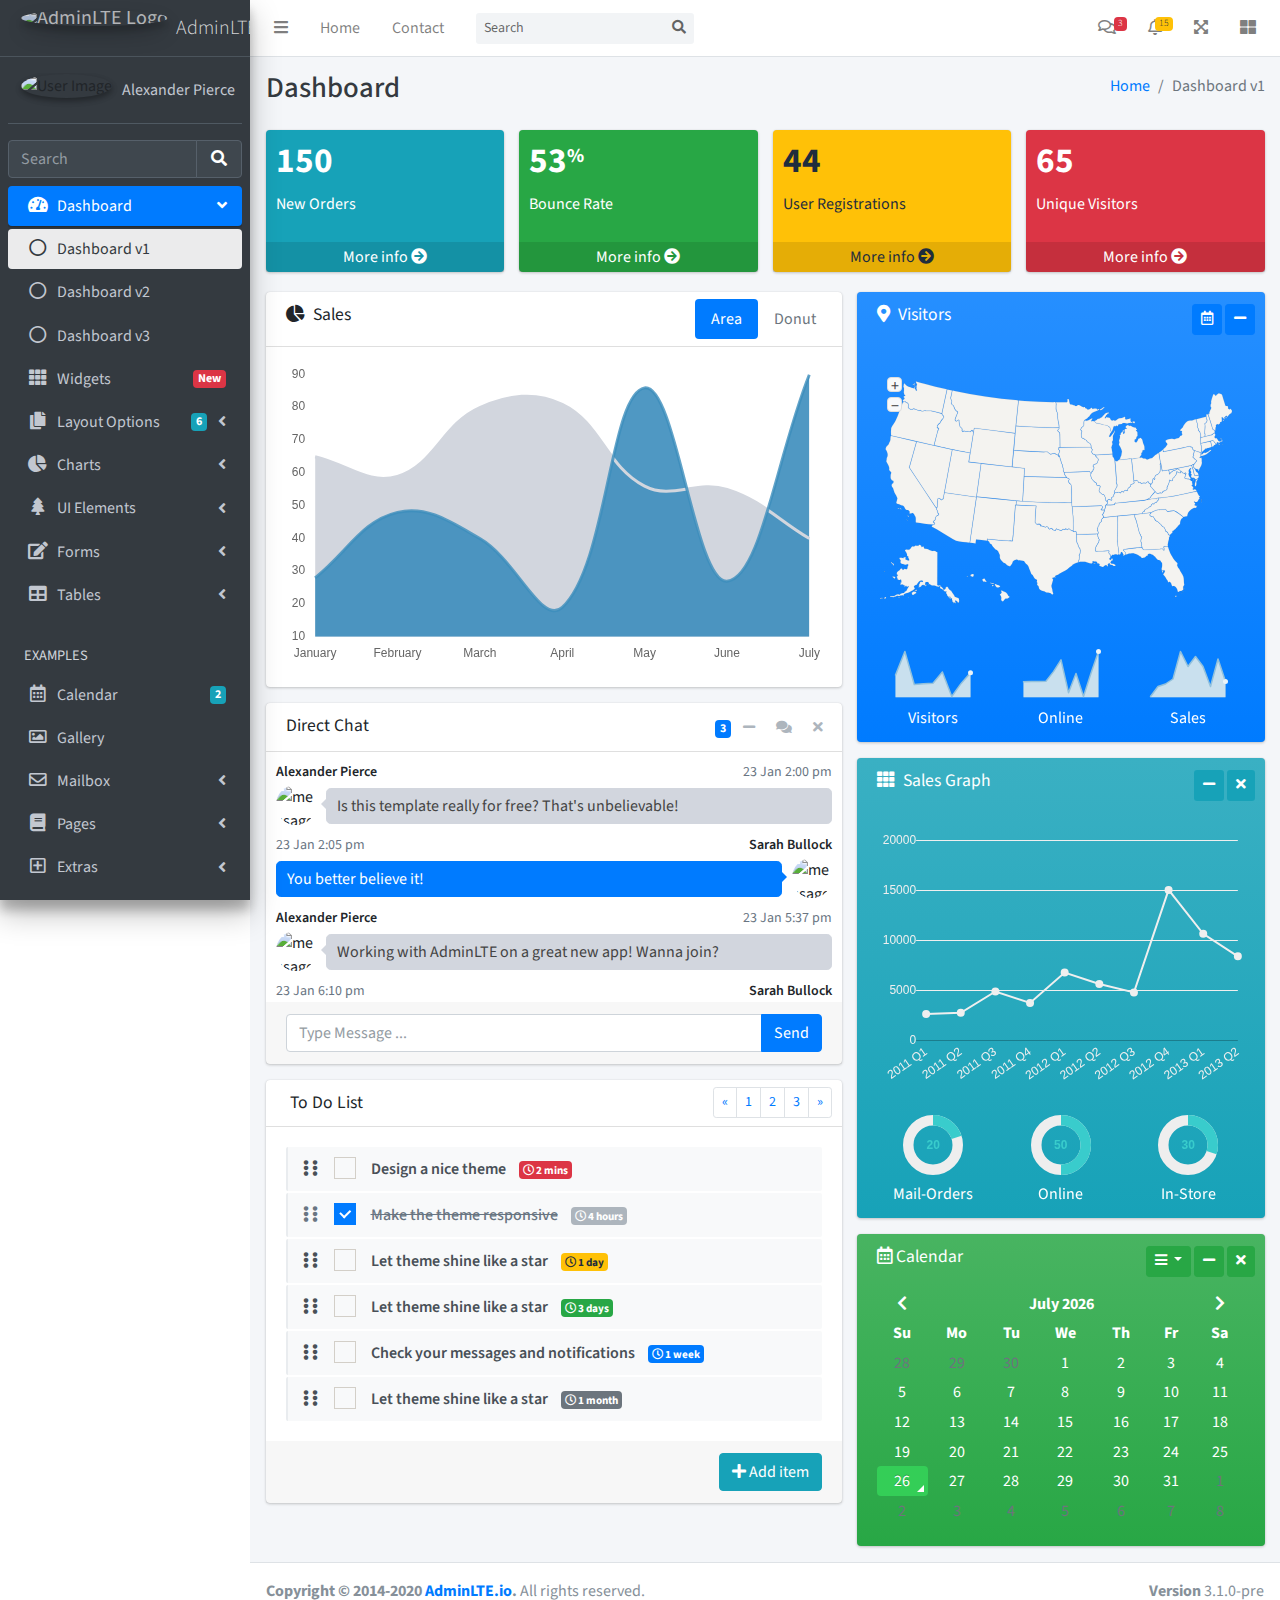
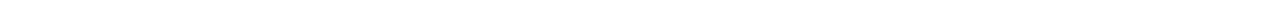
==== commit 2450c661: "enter" ====
--- a/public/index.html
+++ b/public/index.html
@@ -20,7 +20,7 @@
   <!-- JQVMap -->
   <link rel="stylesheet" href="plugins/jqvmap/jqvmap.min.css">
   <!-- Theme style -->
-  <link rel="stylesheet" href="css/adminlte.min.css">
+  <link rel="stylesheet" href="css/adminlte.css">
   <!-- overlayScrollbars -->
   <link rel="stylesheet" href="plugins/overlayScrollbars/css/OverlayScrollbars.min.css">
   <!-- Daterange picker -->
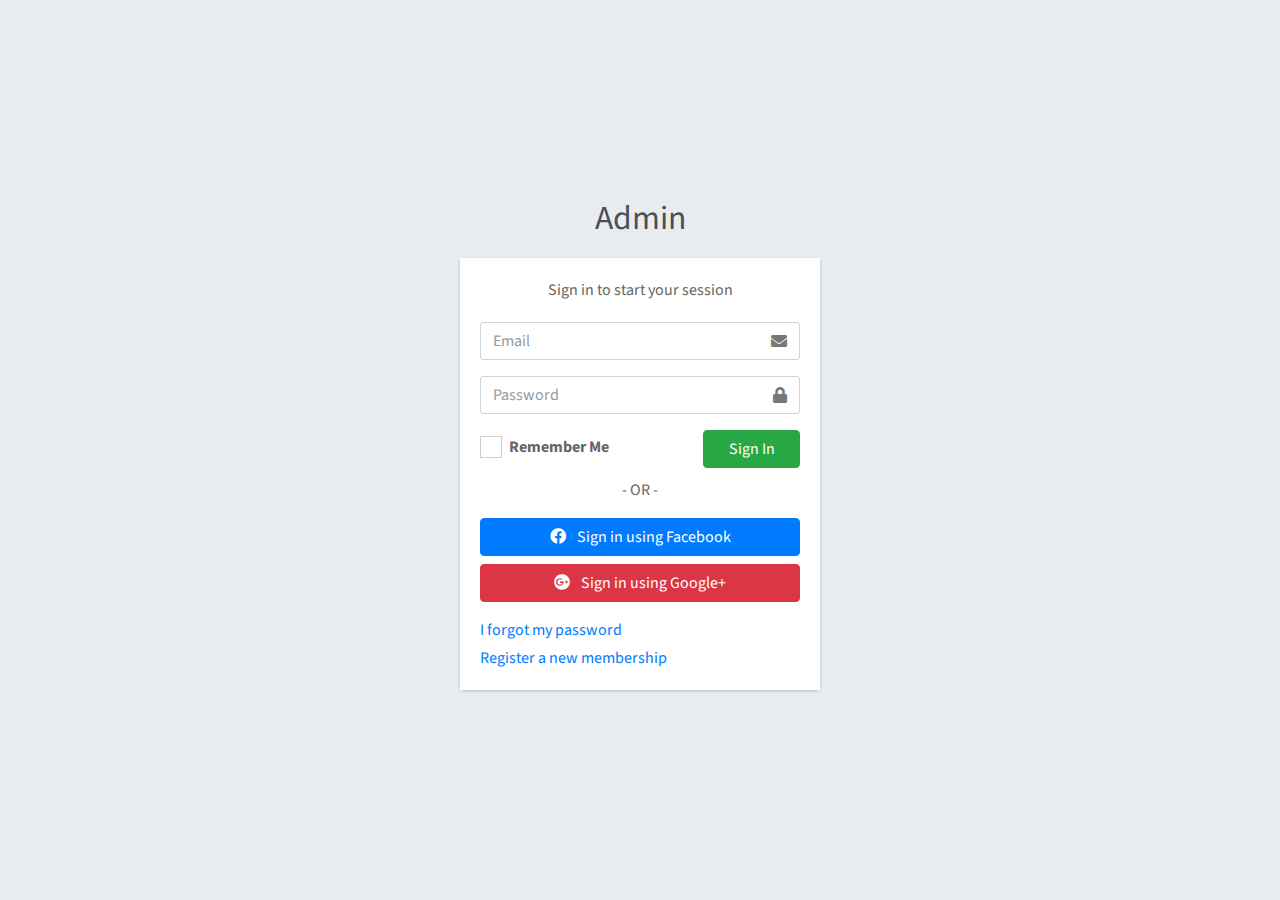
==== commit 2e4a061a: "enter" ====
--- a/public/index.html
+++ b/public/index.html
@@ -4,1393 +4,95 @@
 <head>
   <meta charset="utf-8">
   <meta name="viewport" content="width=device-width, initial-scale=1">
-  <title>AdminLTE 3 | Dashboard</title>
+  <title>Suttida Log in</title>
 
   <!-- Google Font: Source Sans Pro -->
   <link rel="stylesheet"
     href="https://fonts.googleapis.com/css?family=Source+Sans+Pro:300,400,400i,700&display=fallback">
   <!-- Font Awesome -->
   <link rel="stylesheet" href="plugins/fontawesome-free/css/all.min.css">
-  <!-- Ionicons -->
-  <link rel="stylesheet" href="https://code.ionicframework.com/ionicons/2.0.1/css/ionicons.min.css">
-  <!-- Tempusdominus Bootstrap 4 -->
-  <link rel="stylesheet" href="plugins/tempusdominus-bootstrap-4/css/tempusdominus-bootstrap-4.min.css">
-  <!-- iCheck -->
+  <!-- icheck bootstrap -->
   <link rel="stylesheet" href="plugins/icheck-bootstrap/icheck-bootstrap.min.css">
-  <!-- JQVMap -->
-  <link rel="stylesheet" href="plugins/jqvmap/jqvmap.min.css">
   <!-- Theme style -->
   <link rel="stylesheet" href="css/adminlte.css">
-  <!-- overlayScrollbars -->
-  <link rel="stylesheet" href="plugins/overlayScrollbars/css/OverlayScrollbars.min.css">
-  <!-- Daterange picker -->
-  <link rel="stylesheet" href="plugins/daterangepicker/daterangepicker.css">
-  <!-- summernote -->
-  <link rel="stylesheet" href="plugins/summernote/summernote-bs4.min.css">
 </head>
 
-<body class="hold-transition sidebar-mini layout-fixed">
-  <div class="wrapper">
+<body>
+  <div class="hold-transition login-page">
+    <div class="login-box ">
+      <div class="login-logo">
+        <a href="#"><b>Admin</b></a>
+      </div>
+      <!-- /.login-logo -->
+      <div class="card">
+        <div class="card-body login-card-body">
+          <p class="login-box-msg">Sign in to start your session</p>
 
-    <!-- Navbar -->
-    <nav class="main-header navbar navbar-expand navbar-white navbar-light">
-      <!-- Left navbar links -->
-      <ul class="navbar-nav">
-        <li class="nav-item">
-          <a class="nav-link" data-widget="pushmenu" href="#" role="button"><i class="fas fa-bars"></i></a>
-        </li>
-        <li class="nav-item d-none d-sm-inline-block">
-          <a href="index3.html" class="nav-link">Home</a>
-        </li>
-        <li class="nav-item d-none d-sm-inline-block">
-          <a href="#" class="nav-link">Contact</a>
-        </li>
-      </ul>
-
-      <!-- SEARCH FORM -->
-      <form class="form-inline ml-3">
-        <div class="input-group input-group-sm">
-          <input class="form-control form-control-navbar" type="search" placeholder="Search" aria-label="Search">
-          <div class="input-group-append">
-            <button class="btn btn-navbar" type="submit">
-              <i class="fas fa-search"></i>
-            </button>
-          </div>
-        </div>
-      </form>
-
-      <!-- Right navbar links -->
-      <ul class="navbar-nav ml-auto">
-        <!-- Messages Dropdown Menu -->
-        <li class="nav-item dropdown">
-          <a class="nav-link" data-toggle="dropdown" href="#">
-            <i class="far fa-comments"></i>
-            <span class="badge badge-danger navbar-badge">3</span>
-          </a>
-          <div class="dropdown-menu dropdown-menu-lg dropdown-menu-right">
-            <a href="#" class="dropdown-item">
-              <!-- Message Start -->
-              <div class="media">
-                <img src="dist/img/user1-128x128.jpg" alt="User Avatar" class="img-size-50 mr-3 img-circle">
-                <div class="media-body">
-                  <h3 class="dropdown-item-title">
-                    Brad Diesel
-                    <span class="float-right text-sm text-danger"><i class="fas fa-star"></i></span>
-                  </h3>
-                  <p class="text-sm">Call me whenever you can...</p>
-                  <p class="text-sm text-muted"><i class="far fa-clock mr-1"></i> 4 Hours Ago</p>
+          <form action="#.html" method="post">
+            <div class="input-group mb-3">
+              <input type="email" class="form-control" placeholder="Email">
+              <div class="input-group-append">
+                <div class="input-group-text">
+                  <span class="fas fa-envelope"></span>
                 </div>
               </div>
-              <!-- Message End -->
-            </a>
-            <div class="dropdown-divider"></div>
-            <a href="#" class="dropdown-item">
-              <!-- Message Start -->
-              <div class="media">
-                <img src="dist/img/user8-128x128.jpg" alt="User Avatar" class="img-size-50 img-circle mr-3">
-                <div class="media-body">
-                  <h3 class="dropdown-item-title">
-                    John Pierce
-                    <span class="float-right text-sm text-muted"><i class="fas fa-star"></i></span>
-                  </h3>
-                  <p class="text-sm">I got your message bro</p>
-                  <p class="text-sm text-muted"><i class="far fa-clock mr-1"></i> 4 Hours Ago</p>
+            </div>
+            <div class="input-group mb-3">
+              <input type="password" class="form-control" placeholder="Password">
+              <div class="input-group-append">
+                <div class="input-group-text">
+                  <span class="fas fa-lock"></span>
                 </div>
               </div>
-              <!-- Message End -->
-            </a>
-            <div class="dropdown-divider"></div>
-            <a href="#" class="dropdown-item">
-              <!-- Message Start -->
-              <div class="media">
-                <img src="dist/img/user3-128x128.jpg" alt="User Avatar" class="img-size-50 img-circle mr-3">
-                <div class="media-body">
-                  <h3 class="dropdown-item-title">
-                    Nora Silvester
-                    <span class="float-right text-sm text-warning"><i class="fas fa-star"></i></span>
-                  </h3>
-                  <p class="text-sm">The subject goes here</p>
-                  <p class="text-sm text-muted"><i class="far fa-clock mr-1"></i> 4 Hours Ago</p>
+            </div>
+            <div class="row">
+              <div class="col-8">
+                <div class="icheck-primary">
+                  <input type="checkbox" id="remember">
+                  <label for="remember">
+                    Remember Me
+                  </label>
                 </div>
               </div>
-              <!-- Message End -->
+              <!-- /.col -->
+              <div class="col-4">
+                <a href="dashboard.html" class="btn btn-block btn-success"> Sign In</a>
+              </div>
+              <!-- /.col -->
+            </div>
+          </form>
+
+          <div class="social-auth-links text-center mb-3">
+            <p>- OR -</p>
+            <a href="#" class="btn btn-block btn-primary">
+              <i class="fab fa-facebook mr-2"></i> Sign in using Facebook
             </a>
-            <div class="dropdown-divider"></div>
-            <a href="#" class="dropdown-item dropdown-footer">See All Messages</a>
+            <a href="#" class="btn btn-block btn-danger">
+              <i class="fab fa-google-plus mr-2"></i> Sign in using Google+
+            </a>
           </div>
-        </li>
-        <!-- Notifications Dropdown Menu -->
-        <li class="nav-item dropdown">
-          <a class="nav-link" data-toggle="dropdown" href="#">
-            <i class="far fa-bell"></i>
-            <span class="badge badge-warning navbar-badge">15</span>
-          </a>
-          <div class="dropdown-menu dropdown-menu-lg dropdown-menu-right">
-            <span class="dropdown-item dropdown-header">15 Notifications</span>
-            <div class="dropdown-divider"></div>
-            <a href="#" class="dropdown-item">
-              <i class="fas fa-envelope mr-2"></i> 4 new messages
-              <span class="float-right text-muted text-sm">3 mins</span>
-            </a>
-            <div class="dropdown-divider"></div>
-            <a href="#" class="dropdown-item">
-              <i class="fas fa-users mr-2"></i> 8 friend requests
-              <span class="float-right text-muted text-sm">12 hours</span>
-            </a>
-            <div class="dropdown-divider"></div>
-            <a href="#" class="dropdown-item">
-              <i class="fas fa-file mr-2"></i> 3 new reports
-              <span class="float-right text-muted text-sm">2 days</span>
-            </a>
-            <div class="dropdown-divider"></div>
-            <a href="#" class="dropdown-item dropdown-footer">See All Notifications</a>
-          </div>
-        </li>
-        <li class="nav-item">
-          <a class="nav-link" data-widget="fullscreen" href="#" role="button">
-            <i class="fas fa-expand-arrows-alt"></i>
-          </a>
-        </li>
-        <li class="nav-item">
-          <a class="nav-link" data-widget="control-sidebar" data-slide="true" href="#" role="button">
-            <i class="fas fa-th-large"></i>
-          </a>
-        </li>
-      </ul>
-    </nav>
-    <!-- /.navbar -->
+          <!-- /.social-auth-links -->
 
-    <!-- Main Sidebar Container -->
-    <aside class="main-sidebar sidebar-dark-primary elevation-4">
-      <!-- Brand Logo -->
-      <a href="index.html" class="brand-link">
-        <img src="dist/img/AdminLTELogo.png" alt="AdminLTE Logo" class="brand-image img-circle elevation-3"
-          style="opacity: .8">
-        <span class="brand-text font-weight-light">AdminLTE 3</span>
-      </a>
+          <p class="mb-1">
+            <a href="forgot-password.html">I forgot my password</a>
+          </p>
+          <p class="mb-0">
+            <a href="register.html" class="text-center">Register a new membership</a>
+          </p>
+        </div>
+        <!-- /.login-card-body -->
+      </div>
+    </div>
 
-      <!-- Sidebar -->
-      <div class="sidebar">
-        <!-- Sidebar user panel (optional) -->
-        <div class="user-panel mt-3 pb-3 mb-3 d-flex">
-          <div class="image">
-            <img src="dist/img/user2-160x160.jpg" class="img-circle elevation-2" alt="User Image">
-          </div>
-          <div class="info">
-            <a href="#" class="d-block">Alexander Pierce</a>
-          </div>
-        </div>
-
-        <!-- SidebarSearch Form -->
-        <div class="form-inline">
-          <div class="input-group" data-widget="sidebar-search">
-            <input class="form-control form-control-sidebar" type="search" placeholder="Search" aria-label="Search">
-            <div class="input-group-append">
-              <button class="btn btn-sidebar">
-                <i class="fas fa-search fa-fw"></i>
-              </button>
-            </div>
-          </div>
-        </div>
-
-        <!-- Sidebar Menu -->
-        <nav class="mt-2">
-          <ul class="nav nav-pills nav-sidebar flex-column" data-widget="treeview" role="menu" data-accordion="false">
-            <!-- Add icons to the links using the .nav-icon class
-               with font-awesome or any other icon font library -->
-            <li class="nav-item menu-open">
-              <a href="#" class="nav-link active">
-                <i class="nav-icon fas fa-tachometer-alt"></i>
-                <p>
-                  Dashboard
-                  <i class="right fas fa-angle-left"></i>
-                </p>
-              </a>
-              <ul class="nav nav-treeview">
-                <li class="nav-item">
-                  <a href="./index.html" class="nav-link active">
-                    <i class="far fa-circle nav-icon"></i>
-                    <p>Dashboard v1</p>
-                  </a>
-                </li>
-                <li class="nav-item">
-                  <a href="./index2.html" class="nav-link">
-                    <i class="far fa-circle nav-icon"></i>
-                    <p>Dashboard v2</p>
-                  </a>
-                </li>
-                <li class="nav-item">
-                  <a href="./index3.html" class="nav-link">
-                    <i class="far fa-circle nav-icon"></i>
-                    <p>Dashboard v3</p>
-                  </a>
-                </li>
-              </ul>
-            </li>
-            <li class="nav-item">
-              <a href="pages/widgets.html" class="nav-link">
-                <i class="nav-icon fas fa-th"></i>
-                <p>
-                  Widgets
-                  <span class="right badge badge-danger">New</span>
-                </p>
-              </a>
-            </li>
-            <li class="nav-item">
-              <a href="#" class="nav-link">
-                <i class="nav-icon fas fa-copy"></i>
-                <p>
-                  Layout Options
-                  <i class="fas fa-angle-left right"></i>
-                  <span class="badge badge-info right">6</span>
-                </p>
-              </a>
-              <ul class="nav nav-treeview">
-                <li class="nav-item">
-                  <a href="pages/layout/top-nav.html" class="nav-link">
-                    <i class="far fa-circle nav-icon"></i>
-                    <p>Top Navigation</p>
-                  </a>
-                </li>
-                <li class="nav-item">
-                  <a href="pages/layout/top-nav-sidebar.html" class="nav-link">
-                    <i class="far fa-circle nav-icon"></i>
-                    <p>Top Navigation + Sidebar</p>
-                  </a>
-                </li>
-                <li class="nav-item">
-                  <a href="pages/layout/boxed.html" class="nav-link">
-                    <i class="far fa-circle nav-icon"></i>
-                    <p>Boxed</p>
-                  </a>
-                </li>
-                <li class="nav-item">
-                  <a href="pages/layout/fixed-sidebar.html" class="nav-link">
-                    <i class="far fa-circle nav-icon"></i>
-                    <p>Fixed Sidebar</p>
-                  </a>
-                </li>
-                <li class="nav-item">
-                  <a href="pages/layout/fixed-sidebar-custom.html" class="nav-link">
-                    <i class="far fa-circle nav-icon"></i>
-                    <p>Fixed Sidebar <small>+ Custom Area</small></p>
-                  </a>
-                </li>
-                <li class="nav-item">
-                  <a href="pages/layout/fixed-topnav.html" class="nav-link">
-                    <i class="far fa-circle nav-icon"></i>
-                    <p>Fixed Navbar</p>
-                  </a>
-                </li>
-                <li class="nav-item">
-                  <a href="pages/layout/fixed-footer.html" class="nav-link">
-                    <i class="far fa-circle nav-icon"></i>
-                    <p>Fixed Footer</p>
-                  </a>
-                </li>
-                <li class="nav-item">
-                  <a href="pages/layout/collapsed-sidebar.html" class="nav-link">
-                    <i class="far fa-circle nav-icon"></i>
-                    <p>Collapsed Sidebar</p>
-                  </a>
-                </li>
-              </ul>
-            </li>
-            <li class="nav-item">
-              <a href="#" class="nav-link">
-                <i class="nav-icon fas fa-chart-pie"></i>
-                <p>
-                  Charts
-                  <i class="right fas fa-angle-left"></i>
-                </p>
-              </a>
-              <ul class="nav nav-treeview">
-                <li class="nav-item">
-                  <a href="pages/charts/chartjs.html" class="nav-link">
-                    <i class="far fa-circle nav-icon"></i>
-                    <p>ChartJS</p>
-                  </a>
-                </li>
-                <li class="nav-item">
-                  <a href="pages/charts/flot.html" class="nav-link">
-                    <i class="far fa-circle nav-icon"></i>
-                    <p>Flot</p>
-                  </a>
-                </li>
-                <li class="nav-item">
-                  <a href="pages/charts/inline.html" class="nav-link">
-                    <i class="far fa-circle nav-icon"></i>
-                    <p>Inline</p>
-                  </a>
-                </li>
-              </ul>
-            </li>
-            <li class="nav-item">
-              <a href="#" class="nav-link">
-                <i class="nav-icon fas fa-tree"></i>
-                <p>
-                  UI Elements
-                  <i class="fas fa-angle-left right"></i>
-                </p>
-              </a>
-              <ul class="nav nav-treeview">
-                <li class="nav-item">
-                  <a href="pages/UI/general.html" class="nav-link">
-                    <i class="far fa-circle nav-icon"></i>
-                    <p>General</p>
-                  </a>
-                </li>
-                <li class="nav-item">
-                  <a href="pages/UI/icons.html" class="nav-link">
-                    <i class="far fa-circle nav-icon"></i>
-                    <p>Icons</p>
-                  </a>
-                </li>
-                <li class="nav-item">
-                  <a href="pages/UI/buttons.html" class="nav-link">
-                    <i class="far fa-circle nav-icon"></i>
-                    <p>Buttons</p>
-                  </a>
-                </li>
-                <li class="nav-item">
-                  <a href="pages/UI/sliders.html" class="nav-link">
-                    <i class="far fa-circle nav-icon"></i>
-                    <p>Sliders</p>
-                  </a>
-                </li>
-                <li class="nav-item">
-                  <a href="pages/UI/modals.html" class="nav-link">
-                    <i class="far fa-circle nav-icon"></i>
-                    <p>Modals & Alerts</p>
-                  </a>
-                </li>
-                <li class="nav-item">
-                  <a href="pages/UI/navbar.html" class="nav-link">
-                    <i class="far fa-circle nav-icon"></i>
-                    <p>Navbar & Tabs</p>
-                  </a>
-                </li>
-                <li class="nav-item">
-                  <a href="pages/UI/timeline.html" class="nav-link">
-                    <i class="far fa-circle nav-icon"></i>
-                    <p>Timeline</p>
-                  </a>
-                </li>
-                <li class="nav-item">
-                  <a href="pages/UI/ribbons.html" class="nav-link">
-                    <i class="far fa-circle nav-icon"></i>
-                    <p>Ribbons</p>
-                  </a>
-                </li>
-              </ul>
-            </li>
-            <li class="nav-item">
-              <a href="#" class="nav-link">
-                <i class="nav-icon fas fa-edit"></i>
-                <p>
-                  Forms
-                  <i class="fas fa-angle-left right"></i>
-                </p>
-              </a>
-              <ul class="nav nav-treeview">
-                <li class="nav-item">
-                  <a href="pages/forms/general.html" class="nav-link">
-                    <i class="far fa-circle nav-icon"></i>
-                    <p>General Elements</p>
-                  </a>
-                </li>
-                <li class="nav-item">
-                  <a href="pages/forms/advanced.html" class="nav-link">
-                    <i class="far fa-circle nav-icon"></i>
-                    <p>Advanced Elements</p>
-                  </a>
-                </li>
-                <li class="nav-item">
-                  <a href="pages/forms/editors.html" class="nav-link">
-                    <i class="far fa-circle nav-icon"></i>
-                    <p>Editors</p>
-                  </a>
-                </li>
-                <li class="nav-item">
-                  <a href="pages/forms/validation.html" class="nav-link">
-                    <i class="far fa-circle nav-icon"></i>
-                    <p>Validation</p>
-                  </a>
-                </li>
-              </ul>
-            </li>
-            <li class="nav-item">
-              <a href="#" class="nav-link">
-                <i class="nav-icon fas fa-table"></i>
-                <p>
-                  Tables
-                  <i class="fas fa-angle-left right"></i>
-                </p>
-              </a>
-              <ul class="nav nav-treeview">
-                <li class="nav-item">
-                  <a href="pages/tables/simple.html" class="nav-link">
-                    <i class="far fa-circle nav-icon"></i>
-                    <p>Simple Tables</p>
-                  </a>
-                </li>
-                <li class="nav-item">
-                  <a href="pages/tables/data.html" class="nav-link">
-                    <i class="far fa-circle nav-icon"></i>
-                    <p>DataTables</p>
-                  </a>
-                </li>
-                <li class="nav-item">
-                  <a href="pages/tables/jsgrid.html" class="nav-link">
-                    <i class="far fa-circle nav-icon"></i>
-                    <p>jsGrid</p>
-                  </a>
-                </li>
-              </ul>
-            </li>
-            <li class="nav-header">EXAMPLES</li>
-            <li class="nav-item">
-              <a href="pages/calendar.html" class="nav-link">
-                <i class="nav-icon far fa-calendar-alt"></i>
-                <p>
-                  Calendar
-                  <span class="badge badge-info right">2</span>
-                </p>
-              </a>
-            </li>
-            <li class="nav-item">
-              <a href="pages/gallery.html" class="nav-link">
-                <i class="nav-icon far fa-image"></i>
-                <p>
-                  Gallery
-                </p>
-              </a>
-            </li>
-            <li class="nav-item">
-              <a href="#" class="nav-link">
-                <i class="nav-icon far fa-envelope"></i>
-                <p>
-                  Mailbox
-                  <i class="fas fa-angle-left right"></i>
-                </p>
-              </a>
-              <ul class="nav nav-treeview">
-                <li class="nav-item">
-                  <a href="pages/mailbox/mailbox.html" class="nav-link">
-                    <i class="far fa-circle nav-icon"></i>
-                    <p>Inbox</p>
-                  </a>
-                </li>
-                <li class="nav-item">
-                  <a href="pages/mailbox/compose.html" class="nav-link">
-                    <i class="far fa-circle nav-icon"></i>
-                    <p>Compose</p>
-                  </a>
-                </li>
-                <li class="nav-item">
-                  <a href="pages/mailbox/read-mail.html" class="nav-link">
-                    <i class="far fa-circle nav-icon"></i>
-                    <p>Read</p>
-                  </a>
-                </li>
-              </ul>
-            </li>
-            <li class="nav-item">
-              <a href="#" class="nav-link">
-                <i class="nav-icon fas fa-book"></i>
-                <p>
-                  Pages
-                  <i class="fas fa-angle-left right"></i>
-                </p>
-              </a>
-              <ul class="nav nav-treeview">
-                <li class="nav-item">
-                  <a href="pages/examples/invoice.html" class="nav-link">
-                    <i class="far fa-circle nav-icon"></i>
-                    <p>Invoice</p>
-                  </a>
-                </li>
-                <li class="nav-item">
-                  <a href="pages/examples/profile.html" class="nav-link">
-                    <i class="far fa-circle nav-icon"></i>
-                    <p>Profile</p>
-                  </a>
-                </li>
-                <li class="nav-item">
-                  <a href="pages/examples/e-commerce.html" class="nav-link">
-                    <i class="far fa-circle nav-icon"></i>
-                    <p>E-commerce</p>
-                  </a>
-                </li>
-                <li class="nav-item">
-                  <a href="pages/examples/projects.html" class="nav-link">
-                    <i class="far fa-circle nav-icon"></i>
-                    <p>Projects</p>
-                  </a>
-                </li>
-                <li class="nav-item">
-                  <a href="pages/examples/project-add.html" class="nav-link">
-                    <i class="far fa-circle nav-icon"></i>
-                    <p>Project Add</p>
-                  </a>
-                </li>
-                <li class="nav-item">
-                  <a href="pages/examples/project-edit.html" class="nav-link">
-                    <i class="far fa-circle nav-icon"></i>
-                    <p>Project Edit</p>
-                  </a>
-                </li>
-                <li class="nav-item">
-                  <a href="pages/examples/project-detail.html" class="nav-link">
-                    <i class="far fa-circle nav-icon"></i>
-                    <p>Project Detail</p>
-                  </a>
-                </li>
-                <li class="nav-item">
-                  <a href="pages/examples/contacts.html" class="nav-link">
-                    <i class="far fa-circle nav-icon"></i>
-                    <p>Contacts</p>
-                  </a>
-                </li>
-              </ul>
-            </li>
-            <li class="nav-item">
-              <a href="#" class="nav-link">
-                <i class="nav-icon far fa-plus-square"></i>
-                <p>
-                  Extras
-                  <i class="fas fa-angle-left right"></i>
-                </p>
-              </a>
-              <ul class="nav nav-treeview">
-                <li class="nav-item">
-                  <a href="pages/examples/login.html" class="nav-link">
-                    <i class="far fa-circle nav-icon"></i>
-                    <p>Login</p>
-                  </a>
-                </li>
-                <li class="nav-item">
-                  <a href="pages/examples/register.html" class="nav-link">
-                    <i class="far fa-circle nav-icon"></i>
-                    <p>Register</p>
-                  </a>
-                </li>
-                <li class="nav-item">
-                  <a href="pages/examples/forgot-password.html" class="nav-link">
-                    <i class="far fa-circle nav-icon"></i>
-                    <p>Forgot Password</p>
-                  </a>
-                </li>
-                <li class="nav-item">
-                  <a href="pages/examples/recover-password.html" class="nav-link">
-                    <i class="far fa-circle nav-icon"></i>
-                    <p>Recover Password</p>
-                  </a>
-                </li>
-                <li class="nav-item">
-                  <a href="pages/examples/lockscreen.html" class="nav-link">
-                    <i class="far fa-circle nav-icon"></i>
-                    <p>Lockscreen</p>
-                  </a>
-                </li>
-                <li class="nav-item">
-                  <a href="pages/examples/legacy-user-menu.html" class="nav-link">
-                    <i class="far fa-circle nav-icon"></i>
-                    <p>Legacy User Menu</p>
-                  </a>
-                </li>
-                <li class="nav-item">
-                  <a href="pages/examples/language-menu.html" class="nav-link">
-                    <i class="far fa-circle nav-icon"></i>
-                    <p>Language Menu</p>
-                  </a>
-                </li>
-                <li class="nav-item">
-                  <a href="pages/examples/404.html" class="nav-link">
-                    <i class="far fa-circle nav-icon"></i>
-                    <p>Error 404</p>
-                  </a>
-                </li>
-                <li class="nav-item">
-                  <a href="pages/examples/500.html" class="nav-link">
-                    <i class="far fa-circle nav-icon"></i>
-                    <p>Error 500</p>
-                  </a>
-                </li>
-                <li class="nav-item">
-                  <a href="pages/examples/pace.html" class="nav-link">
-                    <i class="far fa-circle nav-icon"></i>
-                    <p>Pace</p>
-                  </a>
-                </li>
-                <li class="nav-item">
-                  <a href="pages/examples/blank.html" class="nav-link">
-                    <i class="far fa-circle nav-icon"></i>
-                    <p>Blank Page</p>
-                  </a>
-                </li>
-                <li class="nav-item">
-                  <a href="dashboard.html" class="nav-link">
-                    <i class="far fa-circle nav-icon"></i>
-                    <p>Starter Page</p>
-                  </a>
-                </li>
-              </ul>
-            </li>
-            <li class="nav-header">MISCELLANEOUS</li>
-            <li class="nav-item">
-              <a href="https://adminlte.io/docs/3.0/" class="nav-link">
-                <i class="nav-icon fas fa-file"></i>
-                <p>Documentation</p>
-              </a>
-            </li>
-            <li class="nav-header">MULTI LEVEL EXAMPLE</li>
-            <li class="nav-item">
-              <a href="#" class="nav-link">
-                <i class="fas fa-circle nav-icon"></i>
-                <p>Level 1</p>
-              </a>
-            </li>
-            <li class="nav-item">
-              <a href="#" class="nav-link">
-                <i class="nav-icon fas fa-circle"></i>
-                <p>
-                  Level 1
-                  <i class="right fas fa-angle-left"></i>
-                </p>
-              </a>
-              <ul class="nav nav-treeview">
-                <li class="nav-item">
-                  <a href="#" class="nav-link">
-                    <i class="far fa-circle nav-icon"></i>
-                    <p>Level 2</p>
-                  </a>
-                </li>
-                <li class="nav-item">
-                  <a href="#" class="nav-link">
-                    <i class="far fa-circle nav-icon"></i>
-                    <p>
-                      Level 2
-                      <i class="right fas fa-angle-left"></i>
-                    </p>
-                  </a>
-                  <ul class="nav nav-treeview">
-                    <li class="nav-item">
-                      <a href="#" class="nav-link">
-                        <i class="far fa-dot-circle nav-icon"></i>
-                        <p>Level 3</p>
-                      </a>
-                    </li>
-                    <li class="nav-item">
-                      <a href="#" class="nav-link">
-                        <i class="far fa-dot-circle nav-icon"></i>
-                        <p>Level 3</p>
-                      </a>
-                    </li>
-                    <li class="nav-item">
-                      <a href="#" class="nav-link">
-                        <i class="far fa-dot-circle nav-icon"></i>
-                        <p>Level 3</p>
-                      </a>
-                    </li>
-                  </ul>
-                </li>
-                <li class="nav-item">
-                  <a href="#" class="nav-link">
-                    <i class="far fa-circle nav-icon"></i>
-                    <p>Level 2</p>
-                  </a>
-                </li>
-              </ul>
-            </li>
-            <li class="nav-item">
-              <a href="#" class="nav-link">
-                <i class="fas fa-circle nav-icon"></i>
-                <p>Level 1</p>
-              </a>
-            </li>
-            <li class="nav-header">LABELS</li>
-            <li class="nav-item">
-              <a href="#" class="nav-link">
-                <i class="nav-icon far fa-circle text-danger"></i>
-                <p class="text">Important</p>
-              </a>
-            </li>
-            <li class="nav-item">
-              <a href="#" class="nav-link">
-                <i class="nav-icon far fa-circle text-warning"></i>
-                <p>Warning</p>
-              </a>
-            </li>
-            <li class="nav-item">
-              <a href="#" class="nav-link">
-                <i class="nav-icon far fa-circle text-info"></i>
-                <p>Informational</p>
-              </a>
-            </li>
-          </ul>
-        </nav>
-        <!-- /.sidebar-menu -->
-      </div>
-      <!-- /.sidebar -->
-    </aside>
-
-    <!-- Content Wrapper. Contains page content -->
-    <div class="content-wrapper">
-      <!-- Content Header (Page header) -->
-      <div class="content-header">
-        <div class="container-fluid">
-          <div class="row mb-2">
-            <div class="col-sm-6">
-              <h1 class="m-0 text-dark">Dashboard</h1>
-            </div><!-- /.col -->
-            <div class="col-sm-6">
-              <ol class="breadcrumb float-sm-right">
-                <li class="breadcrumb-item"><a href="#">Home</a></li>
-                <li class="breadcrumb-item active">Dashboard v1</li>
-              </ol>
-            </div><!-- /.col -->
-          </div><!-- /.row -->
-        </div><!-- /.container-fluid -->
-      </div>
-      <!-- /.content-header -->
-
-      <!-- Main content -->
-      <section class="content">
-        <div class="container-fluid">
-          <!-- Small boxes (Stat box) -->
-          <div class="row">
-            <div class="col-lg-3 col-6">
-              <!-- small box -->
-              <div class="small-box bg-info">
-                <div class="inner">
-                  <h3>150</h3>
-
-                  <p>New Orders</p>
-                </div>
-                <div class="icon">
-                  <i class="ion ion-bag"></i>
-                </div>
-                <a href="#" class="small-box-footer">More info <i class="fas fa-arrow-circle-right"></i></a>
-              </div>
-            </div>
-            <!-- ./col -->
-            <div class="col-lg-3 col-6">
-              <!-- small box -->
-              <div class="small-box bg-success">
-                <div class="inner">
-                  <h3>53<sup style="font-size: 20px">%</sup></h3>
-
-                  <p>Bounce Rate</p>
-                </div>
-                <div class="icon">
-                  <i class="ion ion-stats-bars"></i>
-                </div>
-                <a href="#" class="small-box-footer">More info <i class="fas fa-arrow-circle-right"></i></a>
-              </div>
-            </div>
-            <!-- ./col -->
-            <div class="col-lg-3 col-6">
-              <!-- small box -->
-              <div class="small-box bg-warning">
-                <div class="inner">
-                  <h3>44</h3>
-
-                  <p>User Registrations</p>
-                </div>
-                <div class="icon">
-                  <i class="ion ion-person-add"></i>
-                </div>
-                <a href="#" class="small-box-footer">More info <i class="fas fa-arrow-circle-right"></i></a>
-              </div>
-            </div>
-            <!-- ./col -->
-            <div class="col-lg-3 col-6">
-              <!-- small box -->
-              <div class="small-box bg-danger">
-                <div class="inner">
-                  <h3>65</h3>
-
-                  <p>Unique Visitors</p>
-                </div>
-                <div class="icon">
-                  <i class="ion ion-pie-graph"></i>
-                </div>
-                <a href="#" class="small-box-footer">More info <i class="fas fa-arrow-circle-right"></i></a>
-              </div>
-            </div>
-            <!-- ./col -->
-          </div>
-          <!-- /.row -->
-          <!-- Main row -->
-          <div class="row">
-            <!-- Left col -->
-            <section class="col-lg-7 connectedSortable">
-              <!-- Custom tabs (Charts with tabs)-->
-              <div class="card">
-                <div class="card-header">
-                  <h3 class="card-title">
-                    <i class="fas fa-chart-pie mr-1"></i>
-                    Sales
-                  </h3>
-                  <div class="card-tools">
-                    <ul class="nav nav-pills ml-auto">
-                      <li class="nav-item">
-                        <a class="nav-link active" href="#revenue-chart" data-toggle="tab">Area</a>
-                      </li>
-                      <li class="nav-item">
-                        <a class="nav-link" href="#sales-chart" data-toggle="tab">Donut</a>
-                      </li>
-                    </ul>
-                  </div>
-                </div><!-- /.card-header -->
-                <div class="card-body">
-                  <div class="tab-content p-0">
-                    <!-- Morris chart - Sales -->
-                    <div class="chart tab-pane active" id="revenue-chart" style="position: relative; height: 300px;">
-                      <canvas id="revenue-chart-canvas" height="300" style="height: 300px;"></canvas>
-                    </div>
-                    <div class="chart tab-pane" id="sales-chart" style="position: relative; height: 300px;">
-                      <canvas id="sales-chart-canvas" height="300" style="height: 300px;"></canvas>
-                    </div>
-                  </div>
-                </div><!-- /.card-body -->
-              </div>
-              <!-- /.card -->
-
-              <!-- DIRECT CHAT -->
-              <div class="card direct-chat direct-chat-primary">
-                <div class="card-header">
-                  <h3 class="card-title">Direct Chat</h3>
-
-                  <div class="card-tools">
-                    <span title="3 New Messages" class="badge badge-primary">3</span>
-                    <button type="button" class="btn btn-tool" data-card-widget="collapse">
-                      <i class="fas fa-minus"></i>
-                    </button>
-                    <button type="button" class="btn btn-tool" title="Contacts" data-widget="chat-pane-toggle">
-                      <i class="fas fa-comments"></i>
-                    </button>
-                    <button type="button" class="btn btn-tool" data-card-widget="remove">
-                      <i class="fas fa-times"></i>
-                    </button>
-                  </div>
-                </div>
-                <!-- /.card-header -->
-                <div class="card-body">
-                  <!-- Conversations are loaded here -->
-                  <div class="direct-chat-messages">
-                    <!-- Message. Default to the left -->
-                    <div class="direct-chat-msg">
-                      <div class="direct-chat-infos clearfix">
-                        <span class="direct-chat-name float-left">Alexander Pierce</span>
-                        <span class="direct-chat-timestamp float-right">23 Jan 2:00 pm</span>
-                      </div>
-                      <!-- /.direct-chat-infos -->
-                      <img class="direct-chat-img" src="dist/img/user1-128x128.jpg" alt="message user image">
-                      <!-- /.direct-chat-img -->
-                      <div class="direct-chat-text">
-                        Is this template really for free? That's unbelievable!
-                      </div>
-                      <!-- /.direct-chat-text -->
-                    </div>
-                    <!-- /.direct-chat-msg -->
-
-                    <!-- Message to the right -->
-                    <div class="direct-chat-msg right">
-                      <div class="direct-chat-infos clearfix">
-                        <span class="direct-chat-name float-right">Sarah Bullock</span>
-                        <span class="direct-chat-timestamp float-left">23 Jan 2:05 pm</span>
-                      </div>
-                      <!-- /.direct-chat-infos -->
-                      <img class="direct-chat-img" src="dist/img/user3-128x128.jpg" alt="message user image">
-                      <!-- /.direct-chat-img -->
-                      <div class="direct-chat-text">
-                        You better believe it!
-                      </div>
-                      <!-- /.direct-chat-text -->
-                    </div>
-                    <!-- /.direct-chat-msg -->
-
-                    <!-- Message. Default to the left -->
-                    <div class="direct-chat-msg">
-                      <div class="direct-chat-infos clearfix">
-                        <span class="direct-chat-name float-left">Alexander Pierce</span>
-                        <span class="direct-chat-timestamp float-right">23 Jan 5:37 pm</span>
-                      </div>
-                      <!-- /.direct-chat-infos -->
-                      <img class="direct-chat-img" src="dist/img/user1-128x128.jpg" alt="message user image">
-                      <!-- /.direct-chat-img -->
-                      <div class="direct-chat-text">
-                        Working with AdminLTE on a great new app! Wanna join?
-                      </div>
-                      <!-- /.direct-chat-text -->
-                    </div>
-                    <!-- /.direct-chat-msg -->
-
-                    <!-- Message to the right -->
-                    <div class="direct-chat-msg right">
-                      <div class="direct-chat-infos clearfix">
-                        <span class="direct-chat-name float-right">Sarah Bullock</span>
-                        <span class="direct-chat-timestamp float-left">23 Jan 6:10 pm</span>
-                      </div>
-                      <!-- /.direct-chat-infos -->
-                      <img class="direct-chat-img" src="dist/img/user3-128x128.jpg" alt="message user image">
-                      <!-- /.direct-chat-img -->
-                      <div class="direct-chat-text">
-                        I would love to.
-                      </div>
-                      <!-- /.direct-chat-text -->
-                    </div>
-                    <!-- /.direct-chat-msg -->
-
-                  </div>
-                  <!--/.direct-chat-messages-->
-
-                  <!-- Contacts are loaded here -->
-                  <div class="direct-chat-contacts">
-                    <ul class="contacts-list">
-                      <li>
-                        <a href="#">
-                          <img class="contacts-list-img" src="dist/img/user1-128x128.jpg" alt="User Avatar">
-
-                          <div class="contacts-list-info">
-                            <span class="contacts-list-name">
-                              Count Dracula
-                              <small class="contacts-list-date float-right">2/28/2015</small>
-                            </span>
-                            <span class="contacts-list-msg">How have you been? I was...</span>
-                          </div>
-                          <!-- /.contacts-list-info -->
-                        </a>
-                      </li>
-                      <!-- End Contact Item -->
-                      <li>
-                        <a href="#">
-                          <img class="contacts-list-img" src="dist/img/user7-128x128.jpg" alt="User Avatar">
-
-                          <div class="contacts-list-info">
-                            <span class="contacts-list-name">
-                              Sarah Doe
-                              <small class="contacts-list-date float-right">2/23/2015</small>
-                            </span>
-                            <span class="contacts-list-msg">I will be waiting for...</span>
-                          </div>
-                          <!-- /.contacts-list-info -->
-                        </a>
-                      </li>
-                      <!-- End Contact Item -->
-                      <li>
-                        <a href="#">
-                          <img class="contacts-list-img" src="dist/img/user3-128x128.jpg" alt="User Avatar">
-
-                          <div class="contacts-list-info">
-                            <span class="contacts-list-name">
-                              Nadia Jolie
-                              <small class="contacts-list-date float-right">2/20/2015</small>
-                            </span>
-                            <span class="contacts-list-msg">I'll call you back at...</span>
-                          </div>
-                          <!-- /.contacts-list-info -->
-                        </a>
-                      </li>
-                      <!-- End Contact Item -->
-                      <li>
-                        <a href="#">
-                          <img class="contacts-list-img" src="dist/img/user5-128x128.jpg" alt="User Avatar">
-
-                          <div class="contacts-list-info">
-                            <span class="contacts-list-name">
-                              Nora S. Vans
-                              <small class="contacts-list-date float-right">2/10/2015</small>
-                            </span>
-                            <span class="contacts-list-msg">Where is your new...</span>
-                          </div>
-                          <!-- /.contacts-list-info -->
-                        </a>
-                      </li>
-                      <!-- End Contact Item -->
-                      <li>
-                        <a href="#">
-                          <img class="contacts-list-img" src="dist/img/user6-128x128.jpg" alt="User Avatar">
-
-                          <div class="contacts-list-info">
-                            <span class="contacts-list-name">
-                              John K.
-                              <small class="contacts-list-date float-right">1/27/2015</small>
-                            </span>
-                            <span class="contacts-list-msg">Can I take a look at...</span>
-                          </div>
-                          <!-- /.contacts-list-info -->
-                        </a>
-                      </li>
-                      <!-- End Contact Item -->
-                      <li>
-                        <a href="#">
-                          <img class="contacts-list-img" src="dist/img/user8-128x128.jpg" alt="User Avatar">
-
-                          <div class="contacts-list-info">
-                            <span class="contacts-list-name">
-                              Kenneth M.
-                              <small class="contacts-list-date float-right">1/4/2015</small>
-                            </span>
-                            <span class="contacts-list-msg">Never mind I found...</span>
-                          </div>
-                          <!-- /.contacts-list-info -->
-                        </a>
-                      </li>
-                      <!-- End Contact Item -->
-                    </ul>
-                    <!-- /.contacts-list -->
-                  </div>
-                  <!-- /.direct-chat-pane -->
-                </div>
-                <!-- /.card-body -->
-                <div class="card-footer">
-                  <form action="#" method="post">
-                    <div class="input-group">
-                      <input type="text" name="message" placeholder="Type Message ..." class="form-control">
-                      <span class="input-group-append">
-                        <button type="button" class="btn btn-primary">Send</button>
-                      </span>
-                    </div>
-                  </form>
-                </div>
-                <!-- /.card-footer-->
-              </div>
-              <!--/.direct-chat -->
-
-              <!-- TO DO List -->
-              <div class="card">
-                <div class="card-header">
-                  <h3 class="card-title">
-                    <i class="ion ion-clipboard mr-1"></i>
-                    To Do List
-                  </h3>
-
-                  <div class="card-tools">
-                    <ul class="pagination pagination-sm">
-                      <li class="page-item"><a href="#" class="page-link">&laquo;</a></li>
-                      <li class="page-item"><a href="#" class="page-link">1</a></li>
-                      <li class="page-item"><a href="#" class="page-link">2</a></li>
-                      <li class="page-item"><a href="#" class="page-link">3</a></li>
-                      <li class="page-item"><a href="#" class="page-link">&raquo;</a></li>
-                    </ul>
-                  </div>
-                </div>
-                <!-- /.card-header -->
-                <div class="card-body">
-                  <ul class="todo-list" data-widget="todo-list">
-                    <li>
-                      <!-- drag handle -->
-                      <span class="handle">
-                        <i class="fas fa-ellipsis-v"></i>
-                        <i class="fas fa-ellipsis-v"></i>
-                      </span>
-                      <!-- checkbox -->
-                      <div class="icheck-primary d-inline ml-2">
-                        <input type="checkbox" value="" name="todo1" id="todoCheck1">
-                        <label for="todoCheck1"></label>
-                      </div>
-                      <!-- todo text -->
-                      <span class="text">Design a nice theme</span>
-                      <!-- Emphasis label -->
-                      <small class="badge badge-danger"><i class="far fa-clock"></i> 2 mins</small>
-                      <!-- General tools such as edit or delete-->
-                      <div class="tools">
-                        <i class="fas fa-edit"></i>
-                        <i class="fas fa-trash-o"></i>
-                      </div>
-                    </li>
-                    <li>
-                      <span class="handle">
-                        <i class="fas fa-ellipsis-v"></i>
-                        <i class="fas fa-ellipsis-v"></i>
-                      </span>
-                      <div class="icheck-primary d-inline ml-2">
-                        <input type="checkbox" value="" name="todo2" id="todoCheck2" checked>
-                        <label for="todoCheck2"></label>
-                      </div>
-                      <span class="text">Make the theme responsive</span>
-                      <small class="badge badge-info"><i class="far fa-clock"></i> 4 hours</small>
-                      <div class="tools">
-                        <i class="fas fa-edit"></i>
-                        <i class="fas fa-trash-o"></i>
-                      </div>
-                    </li>
-                    <li>
-                      <span class="handle">
-                        <i class="fas fa-ellipsis-v"></i>
-                        <i class="fas fa-ellipsis-v"></i>
-                      </span>
-                      <div class="icheck-primary d-inline ml-2">
-                        <input type="checkbox" value="" name="todo3" id="todoCheck3">
-                        <label for="todoCheck3"></label>
-                      </div>
-                      <span class="text">Let theme shine like a star</span>
-                      <small class="badge badge-warning"><i class="far fa-clock"></i> 1 day</small>
-                      <div class="tools">
-                        <i class="fas fa-edit"></i>
-                        <i class="fas fa-trash-o"></i>
-                      </div>
-                    </li>
-                    <li>
-                      <span class="handle">
-                        <i class="fas fa-ellipsis-v"></i>
-                        <i class="fas fa-ellipsis-v"></i>
-                      </span>
-                      <div class="icheck-primary d-inline ml-2">
-                        <input type="checkbox" value="" name="todo4" id="todoCheck4">
-                        <label for="todoCheck4"></label>
-                      </div>
-                      <span class="text">Let theme shine like a star</span>
-                      <small class="badge badge-success"><i class="far fa-clock"></i> 3 days</small>
-                      <div class="tools">
-                        <i class="fas fa-edit"></i>
-                        <i class="fas fa-trash-o"></i>
-                      </div>
-                    </li>
-                    <li>
-                      <span class="handle">
-                        <i class="fas fa-ellipsis-v"></i>
-                        <i class="fas fa-ellipsis-v"></i>
-                      </span>
-                      <div class="icheck-primary d-inline ml-2">
-                        <input type="checkbox" value="" name="todo5" id="todoCheck5">
-                        <label for="todoCheck5"></label>
-                      </div>
-                      <span class="text">Check your messages and notifications</span>
-                      <small class="badge badge-primary"><i class="far fa-clock"></i> 1 week</small>
-                      <div class="tools">
-                        <i class="fas fa-edit"></i>
-                        <i class="fas fa-trash-o"></i>
-                      </div>
-                    </li>
-                    <li>
-                      <span class="handle">
-                        <i class="fas fa-ellipsis-v"></i>
-                        <i class="fas fa-ellipsis-v"></i>
-                      </span>
-                      <div class="icheck-primary d-inline ml-2">
-                        <input type="checkbox" value="" name="todo6" id="todoCheck6">
-                        <label for="todoCheck6"></label>
-                      </div>
-                      <span class="text">Let theme shine like a star</span>
-                      <small class="badge badge-secondary"><i class="far fa-clock"></i> 1 month</small>
-                      <div class="tools">
-                        <i class="fas fa-edit"></i>
-                        <i class="fas fa-trash-o"></i>
-                      </div>
-                    </li>
-                  </ul>
-                </div>
-                <!-- /.card-body -->
-                <div class="card-footer clearfix">
-                  <button type="button" class="btn btn-info float-right"><i class="fas fa-plus"></i> Add item</button>
-                </div>
-              </div>
-              <!-- /.card -->
-            </section>
-            <!-- /.Left col -->
-            <!-- right col (We are only adding the ID to make the widgets sortable)-->
-            <section class="col-lg-5 connectedSortable">
-
-              <!-- Map card -->
-              <div class="card bg-gradient-primary">
-                <div class="card-header border-0">
-                  <h3 class="card-title">
-                    <i class="fas fa-map-marker-alt mr-1"></i>
-                    Visitors
-                  </h3>
-                  <!-- card tools -->
-                  <div class="card-tools">
-                    <button type="button" class="btn btn-primary btn-sm daterange" title="Date range">
-                      <i class="far fa-calendar-alt"></i>
-                    </button>
-                    <button type="button" class="btn btn-primary btn-sm" data-card-widget="collapse" title="Collapse">
-                      <i class="fas fa-minus"></i>
-                    </button>
-                  </div>
-                  <!-- /.card-tools -->
-                </div>
-                <div class="card-body">
-                  <div id="world-map" style="height: 250px; width: 100%;"></div>
-                </div>
-                <!-- /.card-body-->
-                <div class="card-footer bg-transparent">
-                  <div class="row">
-                    <div class="col-4 text-center">
-                      <div id="sparkline-1"></div>
-                      <div class="text-white">Visitors</div>
-                    </div>
-                    <!-- ./col -->
-                    <div class="col-4 text-center">
-                      <div id="sparkline-2"></div>
-                      <div class="text-white">Online</div>
-                    </div>
-                    <!-- ./col -->
-                    <div class="col-4 text-center">
-                      <div id="sparkline-3"></div>
-                      <div class="text-white">Sales</div>
-                    </div>
-                    <!-- ./col -->
-                  </div>
-                  <!-- /.row -->
-                </div>
-              </div>
-              <!-- /.card -->
-
-              <!-- solid sales graph -->
-              <div class="card bg-gradient-info">
-                <div class="card-header border-0">
-                  <h3 class="card-title">
-                    <i class="fas fa-th mr-1"></i>
-                    Sales Graph
-                  </h3>
-
-                  <div class="card-tools">
-                    <button type="button" class="btn bg-info btn-sm" data-card-widget="collapse">
-                      <i class="fas fa-minus"></i>
-                    </button>
-                    <button type="button" class="btn bg-info btn-sm" data-card-widget="remove">
-                      <i class="fas fa-times"></i>
-                    </button>
-                  </div>
-                </div>
-                <div class="card-body">
-                  <canvas class="chart" id="line-chart"
-                    style="min-height: 250px; height: 250px; max-height: 250px; max-width: 100%;"></canvas>
-                </div>
-                <!-- /.card-body -->
-                <div class="card-footer bg-transparent">
-                  <div class="row">
-                    <div class="col-4 text-center">
-                      <input type="text" class="knob" data-readonly="true" value="20" data-width="60" data-height="60"
-                        data-fgColor="#39CCCC">
-
-                      <div class="text-white">Mail-Orders</div>
-                    </div>
-                    <!-- ./col -->
-                    <div class="col-4 text-center">
-                      <input type="text" class="knob" data-readonly="true" value="50" data-width="60" data-height="60"
-                        data-fgColor="#39CCCC">
-
-                      <div class="text-white">Online</div>
-                    </div>
-                    <!-- ./col -->
-                    <div class="col-4 text-center">
-                      <input type="text" class="knob" data-readonly="true" value="30" data-width="60" data-height="60"
-                        data-fgColor="#39CCCC">
-
-                      <div class="text-white">In-Store</div>
-                    </div>
-                    <!-- ./col -->
-                  </div>
-                  <!-- /.row -->
-                </div>
-                <!-- /.card-footer -->
-              </div>
-              <!-- /.card -->
-
-              <!-- Calendar -->
-              <div class="card bg-gradient-success">
-                <div class="card-header border-0">
-
-                  <h3 class="card-title">
-                    <i class="far fa-calendar-alt"></i>
-                    Calendar
-                  </h3>
-                  <!-- tools card -->
-                  <div class="card-tools">
-                    <!-- button with a dropdown -->
-                    <div class="btn-group">
-                      <button type="button" class="btn btn-success btn-sm dropdown-toggle" data-toggle="dropdown"
-                        data-offset="-52">
-                        <i class="fas fa-bars"></i>
-                      </button>
-                      <div class="dropdown-menu" role="menu">
-                        <a href="#" class="dropdown-item">Add new event</a>
-                        <a href="#" class="dropdown-item">Clear events</a>
-                        <div class="dropdown-divider"></div>
-                        <a href="#" class="dropdown-item">View calendar</a>
-                      </div>
-                    </div>
-                    <button type="button" class="btn btn-success btn-sm" data-card-widget="collapse">
-                      <i class="fas fa-minus"></i>
-                    </button>
-                    <button type="button" class="btn btn-success btn-sm" data-card-widget="remove">
-                      <i class="fas fa-times"></i>
-                    </button>
-                  </div>
-                  <!-- /. tools -->
-                </div>
-                <!-- /.card-header -->
-                <div class="card-body pt-0">
-                  <!--The calendar -->
-                  <div id="calendar" style="width: 100%"></div>
-                </div>
-                <!-- /.card-body -->
-              </div>
-              <!-- /.card -->
-            </section>
-            <!-- right col -->
-          </div>
-          <!-- /.row (main row) -->
-        </div><!-- /.container-fluid -->
-      </section>
-      <!-- /.content -->
-    </div>
-    <!-- /.content-wrapper -->
-    <footer class="main-footer">
-      <strong>Copyright &copy; 2014-2020 <a href="https://adminlte.io">AdminLTE.io</a>.</strong>
-      All rights reserved.
-      <div class="float-right d-none d-sm-inline-block">
-        <b>Version</b> 3.1.0-pre
-      </div>
-    </footer>
-
-    <!-- Control Sidebar -->
-    <aside class="control-sidebar control-sidebar-dark">
-      <!-- Control sidebar content goes here -->
-    </aside>
-    <!-- /.control-sidebar -->
   </div>
-  <!-- ./wrapper -->
+  <!-- /.login-box -->
 
   <!-- jQuery -->
   <script src="plugins/jquery/jquery.min.js"></script>
-  <!-- jQuery UI 1.11.4 -->
-  <script src="plugins/jquery-ui/jquery-ui.min.js"></script>
-  <!-- Resolve conflict in jQuery UI tooltip with Bootstrap tooltip -->
-  <script>
-    $.widget.bridge('uibutton', $.ui.button)
-  </script>
   <!-- Bootstrap 4 -->
   <script src="plugins/bootstrap/js/bootstrap.bundle.min.js"></script>
-  <!-- ChartJS -->
-  <script src="plugins/chart.js/Chart.min.js"></script>
-  <!-- Sparkline -->
-  <script src="plugins/sparklines/sparkline.js"></script>
-  <!-- JQVMap -->
-  <script src="plugins/jqvmap/jquery.vmap.min.js"></script>
-  <script src="plugins/jqvmap/maps/jquery.vmap.usa.js"></script>
-  <!-- jQuery Knob Chart -->
-  <script src="plugins/jquery-knob/jquery.knob.min.js"></script>
-  <!-- daterangepicker -->
-  <script src="plugins/moment/moment.min.js"></script>
-  <script src="plugins/daterangepicker/daterangepicker.js"></script>
-  <!-- Tempusdominus Bootstrap 4 -->
-  <script src="plugins/tempusdominus-bootstrap-4/js/tempusdominus-bootstrap-4.min.js"></script>
-  <!-- Summernote -->
-  <script src="plugins/summernote/summernote-bs4.min.js"></script>
-  <!-- overlayScrollbars -->
-  <script src="plugins/overlayScrollbars/js/jquery.overlayScrollbars.min.js"></script>
   <!-- AdminLTE App -->
-  <script src="js/adminlte.js"></script>
-  <!-- AdminLTE for demo purposes -->
-  <script src="js/demo.js"></script>
-  <!-- AdminLTE dashboard demo (This is only for demo purposes) -->
-  <script src="js/dashboard.js"></script>
+  <script src="js/adminlte.min.js"></script>
 </body>
 
-</html>
+</html>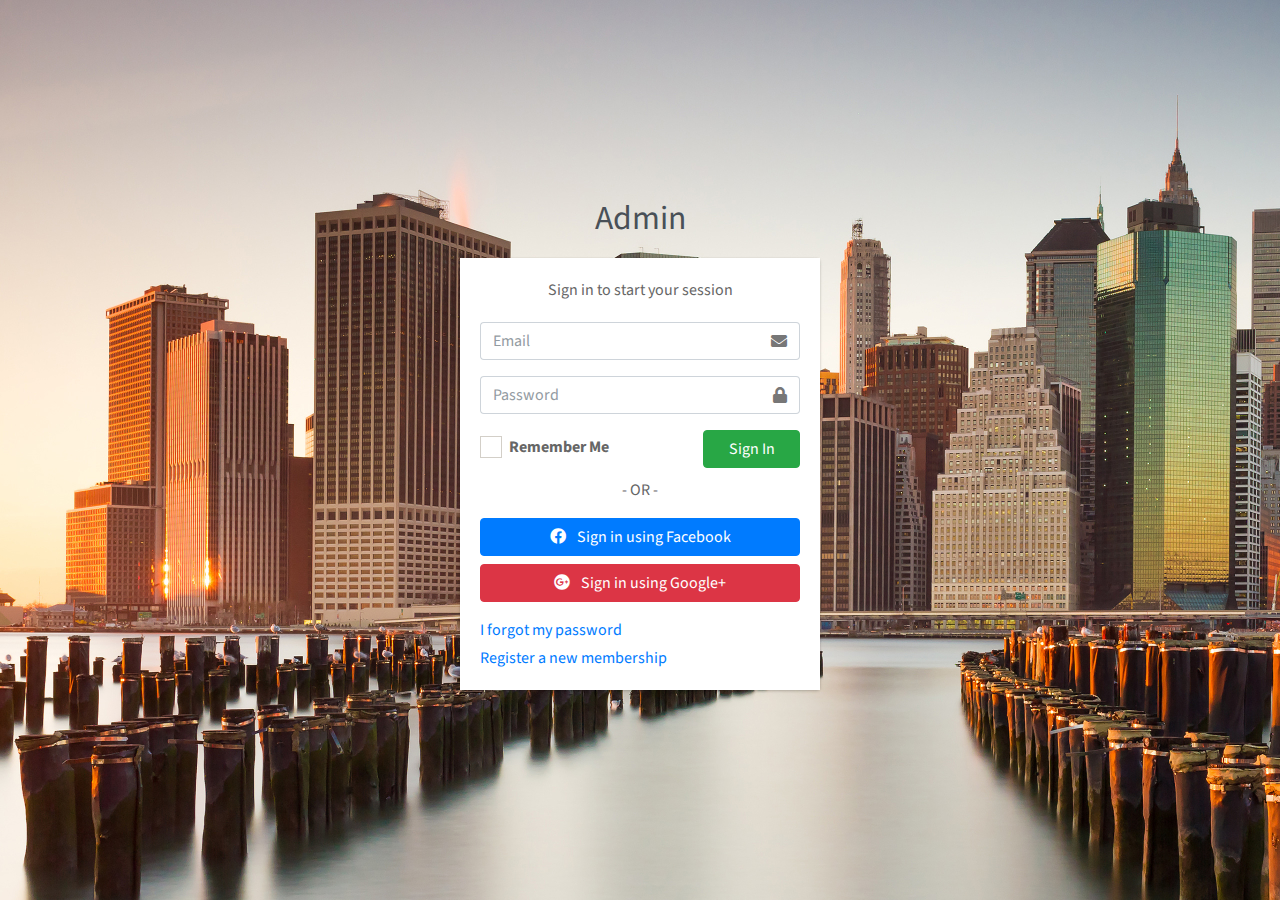
==== commit 8ce5e05e: "enter" ====
--- a/public/index.html
+++ b/public/index.html
@@ -17,8 +17,7 @@
   <link rel="stylesheet" href="css/adminlte.css">
 </head>
 
-<body>
-  <div class="hold-transition login-page">
+<body class="hold-transition login-page" style="background-image: url(image/p2.jpg);">  
     <div class="login-box ">
       <div class="login-logo">
         <a href="#"><b>Admin</b></a>
@@ -81,7 +80,7 @@
           </p>
         </div>
         <!-- /.login-card-body -->
-      </div>
+      
     </div>
 
   </div>
